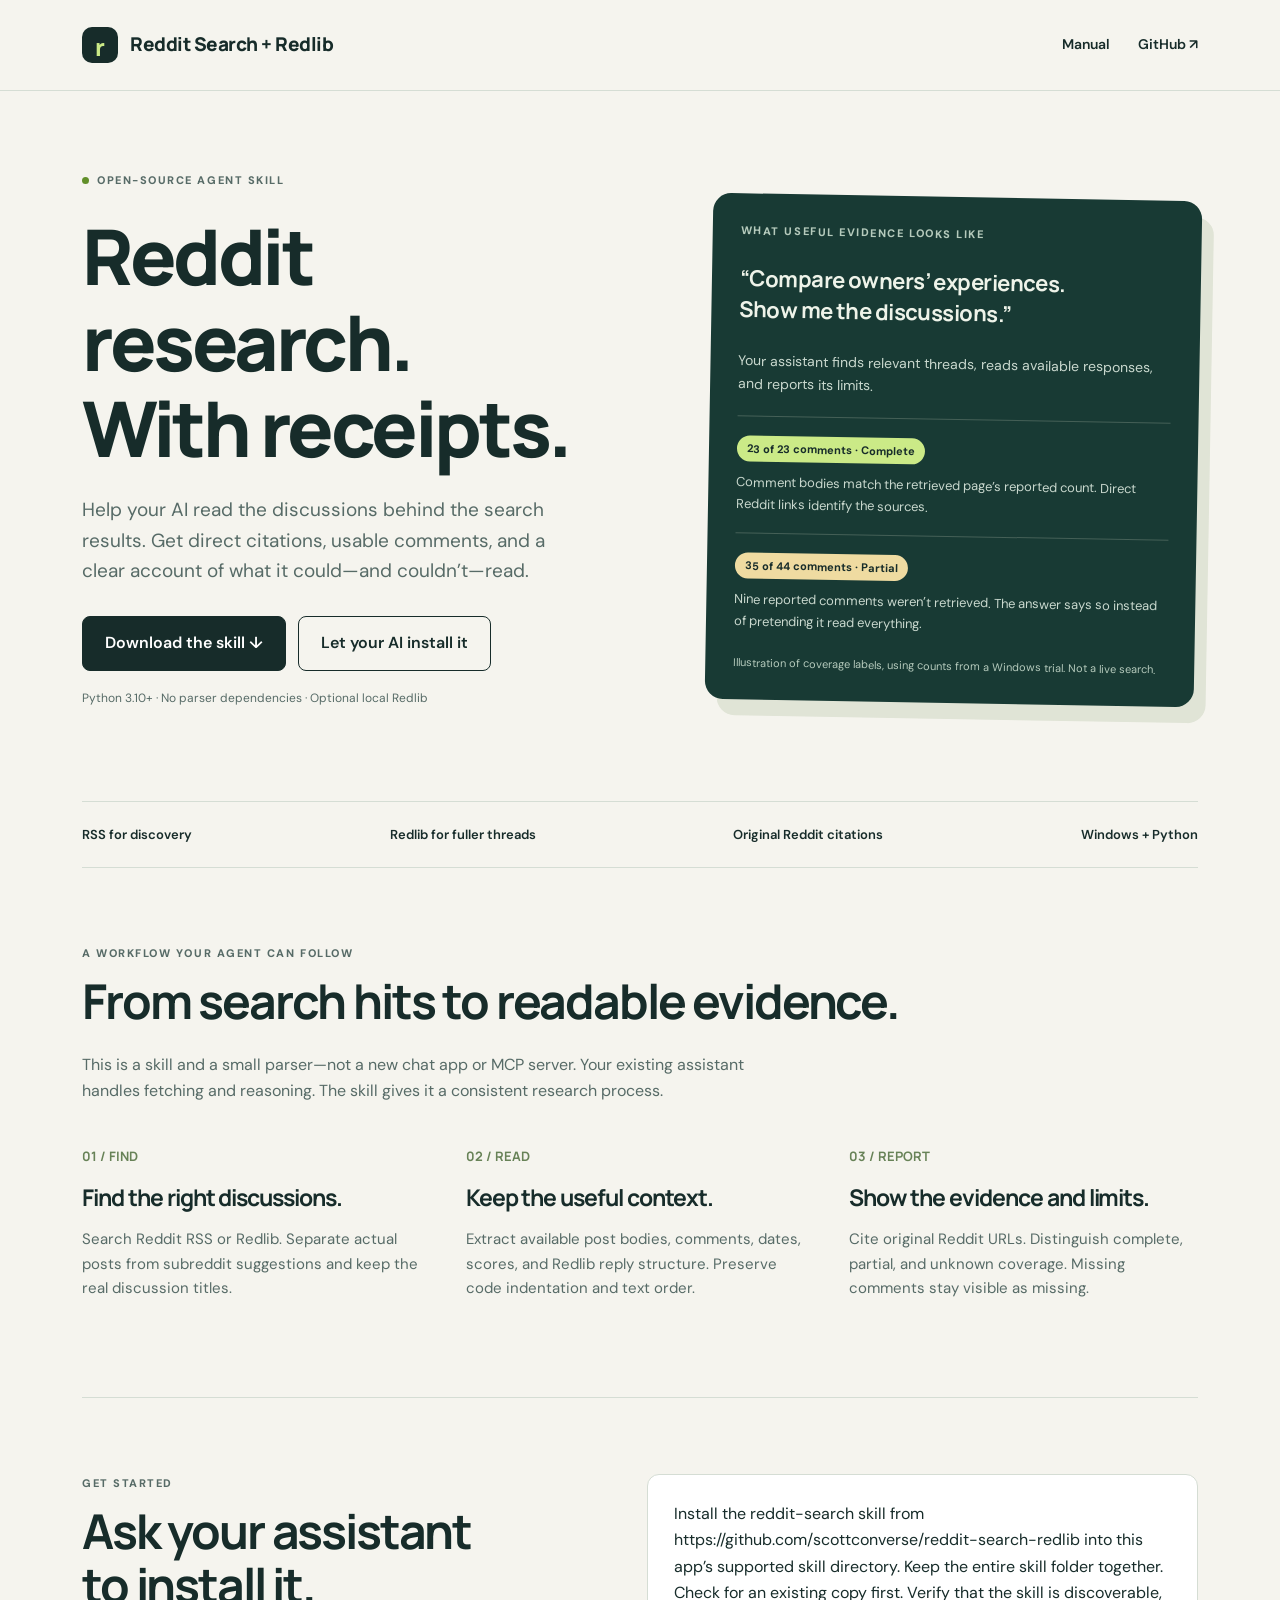
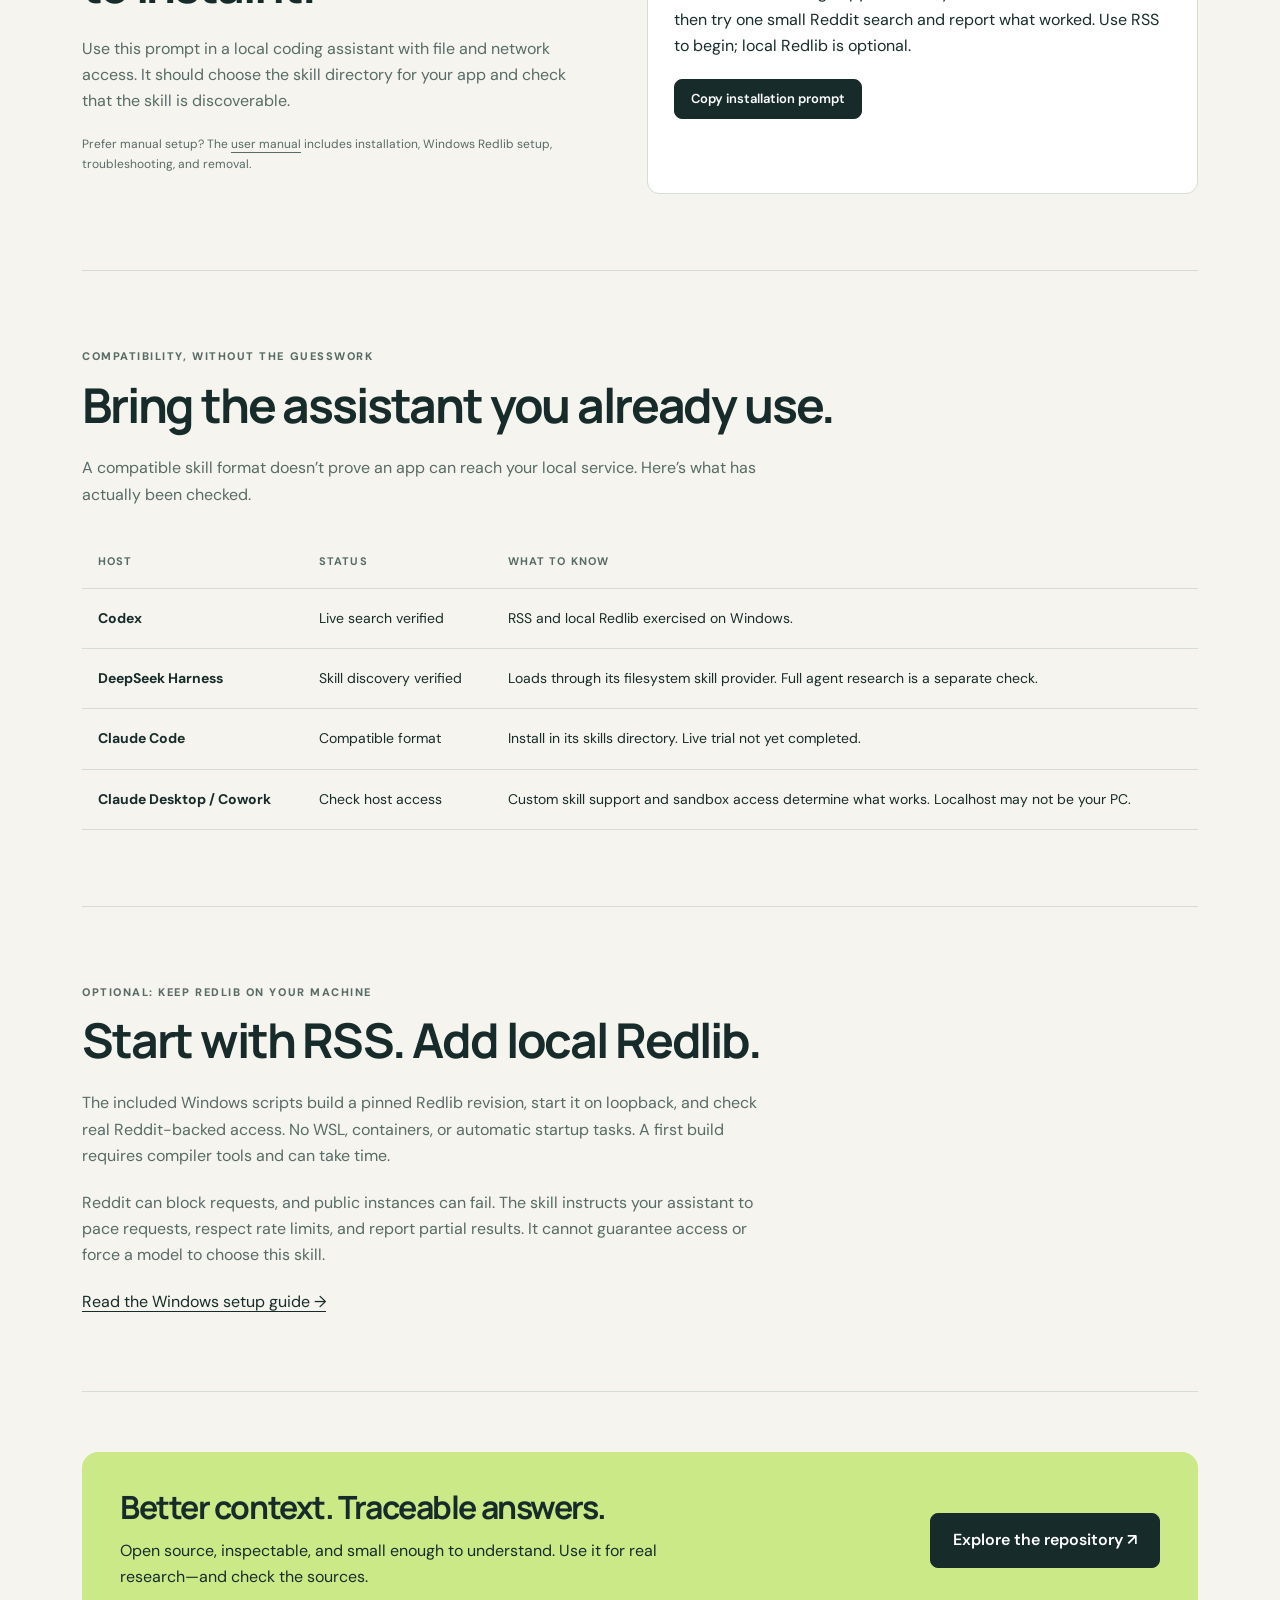
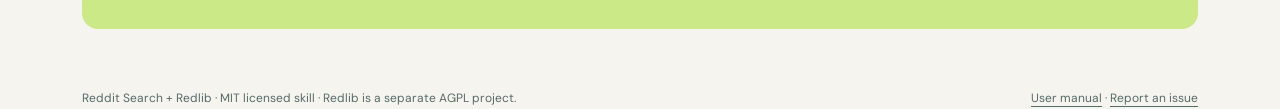
==== docs/index.html @ 5d08aeec "Publish Reddit Search and Redlib skill with documentation and landing page" ====
<!doctype html>
<html lang="en"><head><meta charset="utf-8"><meta name="viewport" content="width=device-width, initial-scale=1"><meta name="description" content="An open-source agent skill for Reddit research with direct citations, structured comments, and honest coverage. Works with RSS and optional local Redlib."><title>Reddit Search + Redlib — Research with receipts</title><link rel="stylesheet" href="style.css"><link rel="icon" href="data:image/svg+xml,%3Csvg xmlns='http://www.w3.org/2000/svg' viewBox='0 0 64 64'%3E%3Crect width='64' height='64' rx='14' fill='%23172c2a'/%3E%3Ctext x='15' y='46' fill='%23cbea87' font-size='42'%3Er%3C/text%3E%3C/svg%3E"></head>
<body><header><nav class="wrap" aria-label="Main navigation"><a class="brand" href="./"><span class="mark" aria-hidden="true">r</span>Reddit Search + Redlib</a><div class="navlinks"><a href="manual.html">Manual</a><a href="https://github.com/scottconverse/reddit-search-redlib">GitHub ↗</a></div></nav></header>
<main class="wrap"><section class="hero"><div><div class="eyebrow"><span class="dot"></span>Open-source agent skill</div><h1>Reddit research.<br>With receipts.</h1><p class="lede">Help your AI read the discussions behind the search results. Get direct citations, usable comments, and a clear account of what it could—and couldn’t—read.</p><div class="actions"><a class="btn" href="https://github.com/scottconverse/reddit-search-redlib/releases/latest/download/reddit-search-redlib.zip">Download the skill ↓</a><a class="btn secondary" href="#install">Let your AI install it</a></div><p class="small">Python 3.10+ · No parser dependencies · Optional local Redlib</p></div><aside class="evidence" aria-label="Illustrative research output"><div class="eyebrow">What useful evidence looks like</div><h3>“Compare owners’ experiences.<br>Show me the discussions.”</h3><p class="query">Your assistant finds relevant threads, reads available responses, and reports its limits.</p><div class="evidence-row"><span class="badge">23 of 23 comments · Complete</span><p>Comment bodies match the retrieved page’s reported count. Direct Reddit links identify the sources.</p></div><div class="evidence-row"><span class="badge partial">35 of 44 comments · Partial</span><p>Nine reported comments weren’t retrieved. The answer says so instead of pretending it read everything.</p></div><p class="foot">Illustration of coverage labels, using counts from a Windows trial. Not a live search.</p></aside></section>
<div class="strip"><span>RSS for discovery</span><span>Redlib for fuller threads</span><span>Original Reddit citations</span><span>Windows + Python</span></div>
<section class="section"><div class="eyebrow">A workflow your agent can follow</div><h2>From search hits to readable evidence.</h2><p class="section-intro">This is a skill and a small parser—not a new chat app or MCP server. Your existing assistant handles fetching and reasoning. The skill gives it a consistent research process.</p><div class="cards"><article><span class="num">01 / FIND</span><h3>Find the right discussions.</h3><p>Search Reddit RSS or Redlib. Separate actual posts from subreddit suggestions and keep the real discussion titles.</p></article><article><span class="num">02 / READ</span><h3>Keep the useful context.</h3><p>Extract available post bodies, comments, dates, scores, and Redlib reply structure. Preserve code indentation and text order.</p></article><article><span class="num">03 / REPORT</span><h3>Show the evidence and limits.</h3><p>Cite original Reddit URLs. Distinguish complete, partial, and unknown coverage. Missing comments stay visible as missing.</p></article></div></section>
<section id="install" class="section install-grid"><div><div class="eyebrow">Get started</div><h2>Ask your assistant<br>to install it.</h2><p class="section-intro">Use this prompt in a local coding assistant with file and network access. It should choose the skill directory for your app and check that the skill is discoverable.</p><p class="small">Prefer manual setup? The <a href="manual.html">user manual</a> includes installation, Windows Redlib setup, troubleshooting, and removal.</p></div><div class="prompt"><p id="install-prompt">Install the reddit-search skill from https://github.com/scottconverse/reddit-search-redlib into this app’s supported skill directory. Keep the entire skill folder together. Check for an existing copy first. Verify that the skill is discoverable, then try one small Reddit search and report what worked. Use RSS to begin; local Redlib is optional.</p><button class="btn" id="copy-prompt" type="button">Copy installation prompt</button><span class="copy-status" id="copy-status" role="status"></span></div></section>
<section class="section"><div class="eyebrow">Compatibility, without the guesswork</div><h2>Bring the assistant you already use.</h2><p class="section-intro">A compatible skill format doesn’t prove an app can reach your local service. Here’s what has actually been checked.</p><table class="compat"><thead><tr><th>Host</th><th>Status</th><th>What to know</th></tr></thead><tbody><tr><td>Codex</td><td>Live search verified</td><td>RSS and local Redlib exercised on Windows.</td></tr><tr><td>DeepSeek Harness</td><td>Skill discovery verified</td><td>Loads through its filesystem skill provider. Full agent research is a separate check.</td></tr><tr><td>Claude Code</td><td>Compatible format</td><td>Install in its skills directory. Live trial not yet completed.</td></tr><tr><td>Claude Desktop / Cowork</td><td>Check host access</td><td>Custom skill support and sandbox access determine what works. Localhost may not be your PC.</td></tr></tbody></table></section>
<section class="section"><div class="eyebrow">Optional: keep Redlib on your machine</div><h2>Start with RSS. Add local Redlib.</h2><p class="section-intro">The included Windows scripts build a pinned Redlib revision, start it on loopback, and check real Reddit-backed access. No WSL, containers, or automatic startup tasks. A first build requires compiler tools and can take time.</p><p class="section-intro">Reddit can block requests, and public instances can fail. The skill instructs your assistant to pace requests, respect rate limits, and report partial results. It cannot guarantee access or force a model to choose this skill.</p><a href="manual.html#4-optional-local-redlib-on-windows">Read the Windows setup guide →</a></section>
<section class="closing"><div><h2>Better context. Traceable answers.</h2><p>Open source, inspectable, and small enough to understand. Use it for real research—and check the sources.</p></div><a class="btn" href="https://github.com/scottconverse/reddit-search-redlib">Explore the repository ↗</a></section></main>
<footer class="wrap"><span>Reddit Search + Redlib · MIT licensed skill · Redlib is a separate AGPL project.</span><span><a href="manual.html">User manual</a> · <a href="https://github.com/scottconverse/reddit-search-redlib/issues">Report an issue</a></span></footer>
<script>document.getElementById('copy-prompt').addEventListener('click',async()=>{const status=document.getElementById('copy-status');try{await navigator.clipboard.writeText(document.getElementById('install-prompt').textContent);status.textContent='Copied.'}catch{status.textContent='Select and copy the prompt above.'}});</script></body></html>
---- docs/style.css ----
@import url('https://fonts.googleapis.com/css2?family=DM+Sans:wght@400;500;600;700&family=Manrope:wght@400;500;600;700;800&display=swap');
:root{--paper:#f5f4ee;--ink:#172c2a;--muted:#576b67;--line:#d5ddd4;--green:#cbea87;--dark:#183a34}*{box-sizing:border-box}html{scroll-behavior:smooth}body{margin:0;background:var(--paper);color:var(--ink);font:16px/1.65 'DM Sans',sans-serif}a{color:inherit;text-underline-offset:4px}button{font:inherit}h1,h2,h3{font-family:Manrope,sans-serif;line-height:1.12;letter-spacing:-.045em}h1{font-size:clamp(48px,6vw,84px);font-weight:800;margin:24px 0}h2{font-size:clamp(30px,4vw,48px);margin:12px 0 24px}h3{font-size:23px}p{margin:0 0 20px}.wrap{max-width:1180px;margin:auto;padding:0 32px}header{border-bottom:1px solid var(--line)}nav{height:90px;display:flex;align-items:center;justify-content:space-between;gap:20px}.brand{text-decoration:none;font-weight:800;font-family:Manrope,sans-serif;font-size:19px;letter-spacing:-.5px;display:flex;gap:12px;align-items:center}.mark{display:grid;place-items:center;width:36px;height:36px;background:var(--ink);color:var(--green);border-radius:10px;font-size:24px}.navlinks{display:flex;gap:28px;font-size:14px;font-weight:600}.navlinks a{text-decoration:none}.hero{display:grid;grid-template-columns:1.15fr 1fr;gap:65px;padding:80px 0 72px;align-items:center}.eyebrow{text-transform:uppercase;letter-spacing:.14em;font-size:11px;font-weight:800;color:var(--muted)}.eyebrow .dot{display:inline-block;width:7px;height:7px;border-radius:50%;background:#618f29;margin-right:8px}.lede{font-size:19px;line-height:1.6;color:var(--muted);max-width:510px}.actions{display:flex;flex-wrap:wrap;gap:12px;margin:30px 0 18px}.btn{border:1px solid var(--ink);background:var(--ink);color:white;padding:13px 22px;border-radius:8px;text-decoration:none;font-weight:600;display:inline-block;cursor:pointer}.btn.secondary{background:transparent;color:var(--ink)}.small{font-size:12px;color:var(--muted)}.evidence{background:var(--dark);color:#eef3e9;border-radius:18px;padding:28px;box-shadow:12px 16px 0 #e0e4d6;transform:rotate(1deg)}.evidence .eyebrow{color:#b5cabc}.evidence h3{font-size:22px;line-height:1.4;letter-spacing:-.025em;margin:24px 0}.evidence .query{font-size:14px;color:#c9d8ce}.evidence-row{border-top:1px solid #456057;padding:18px 0 0;margin-top:18px}.badge{background:var(--green);color:var(--ink);border-radius:30px;padding:4px 10px;font-size:11px;font-weight:700;display:inline-block}.badge.partial{background:#efdba1}.evidence-row p{font-size:13px;color:#c9d8ce;margin:10px 0 0}.evidence .foot{font-size:11px;color:#b5cabc;margin:22px 0 0}.strip{border-top:1px solid var(--line);border-bottom:1px solid var(--line);display:flex;justify-content:space-between;gap:16px;padding:22px 0;font-size:13px;font-weight:600}.section{padding:76px 0;border-bottom:1px solid var(--line)}.section-intro{max-width:680px;color:var(--muted)}.cards{display:grid;grid-template-columns:repeat(3,1fr);gap:35px;margin-top:38px}.num{font-family:Manrope,sans-serif;color:#678257;font-weight:700;font-size:13px}.cards h3{margin:16px 0}.cards p{font-size:15px;color:var(--muted)}.install-grid{display:grid;grid-template-columns:1fr 1.1fr;gap:64px}.prompt{background:white;border:1px solid var(--line);border-radius:12px;padding:26px}.prompt p{font-size:16px}.prompt .btn{font-size:13px;padding:8px 16px}.copy-status{font-size:12px;margin-left:12px;color:var(--muted)}.compat{width:100%;border-collapse:collapse;margin-top:26px}.compat th,.compat td{text-align:left;padding:18px 16px;border-bottom:1px solid var(--line);font-size:14px}.compat th{font-size:11px;text-transform:uppercase;letter-spacing:.1em;color:var(--muted)}.compat td:first-child{font-weight:700}.closing{background:var(--green);border-radius:16px;padding:38px;margin:60px 0;display:flex;justify-content:space-between;align-items:center;gap:30px}.closing h2{font-size:32px;margin:0 0 12px}.closing p{margin:0;max-width:600px}footer{padding:0 0 35px;font-size:12px;color:var(--muted);display:flex;justify-content:space-between;gap:20px}.manual{max-width:880px;margin:60px auto;padding:0 32px}.manual h1{font-size:44px}.manual h2{font-size:30px;margin-top:50px}.manual h3{font-size:23px;margin-top:32px}.manual table{border-collapse:collapse;display:block;overflow:auto}.manual td,.manual th{border:1px solid var(--line);padding:12px;text-align:left}.manual pre{padding:20px;background:#e8ece2;overflow:auto;border-radius:8px;font-size:13px}.manual code{overflow-wrap:anywhere}.manual blockquote{border-left:3px solid #8aad60;margin-left:0;padding-left:20px;color:var(--muted)}a:focus-visible,button:focus-visible{outline:3px solid #81a64a;outline-offset:5px}.manual li{margin-bottom:8px}
@media(max-width:800px){.hero,.install-grid{grid-template-columns:1fr;gap:36px}.hero{padding:45px 0}.evidence{transform:none}.cards{grid-template-columns:1fr;gap:12px}.strip{flex-wrap:wrap}.closing{display:block}.closing .btn{margin-top:24px}.navlinks{gap:16px}.brand{font-size:15px}.wrap{padding:0 22px}.section{padding:50px 0}.compat td,.compat th{padding:12px 8px;font-size:12px}footer{flex-wrap:wrap}}@media(prefers-reduced-motion:reduce){html{scroll-behavior:auto}}
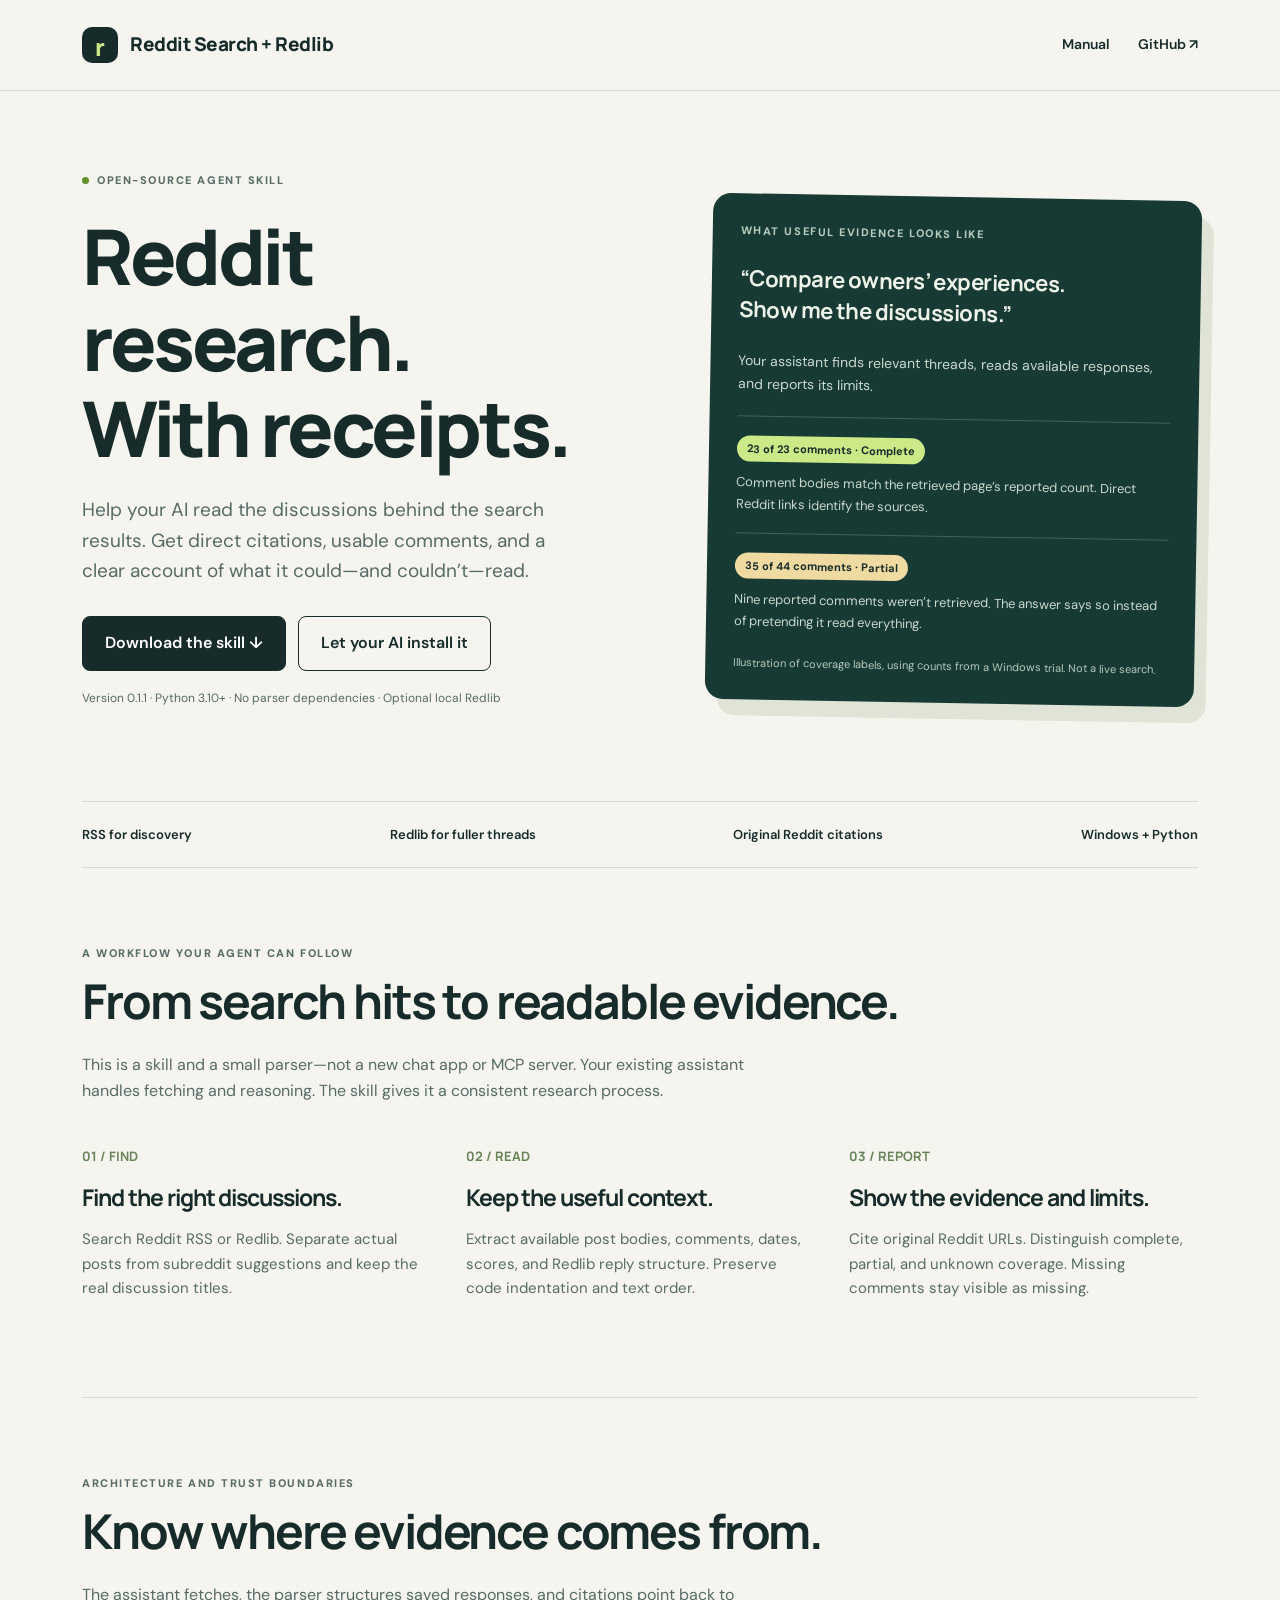
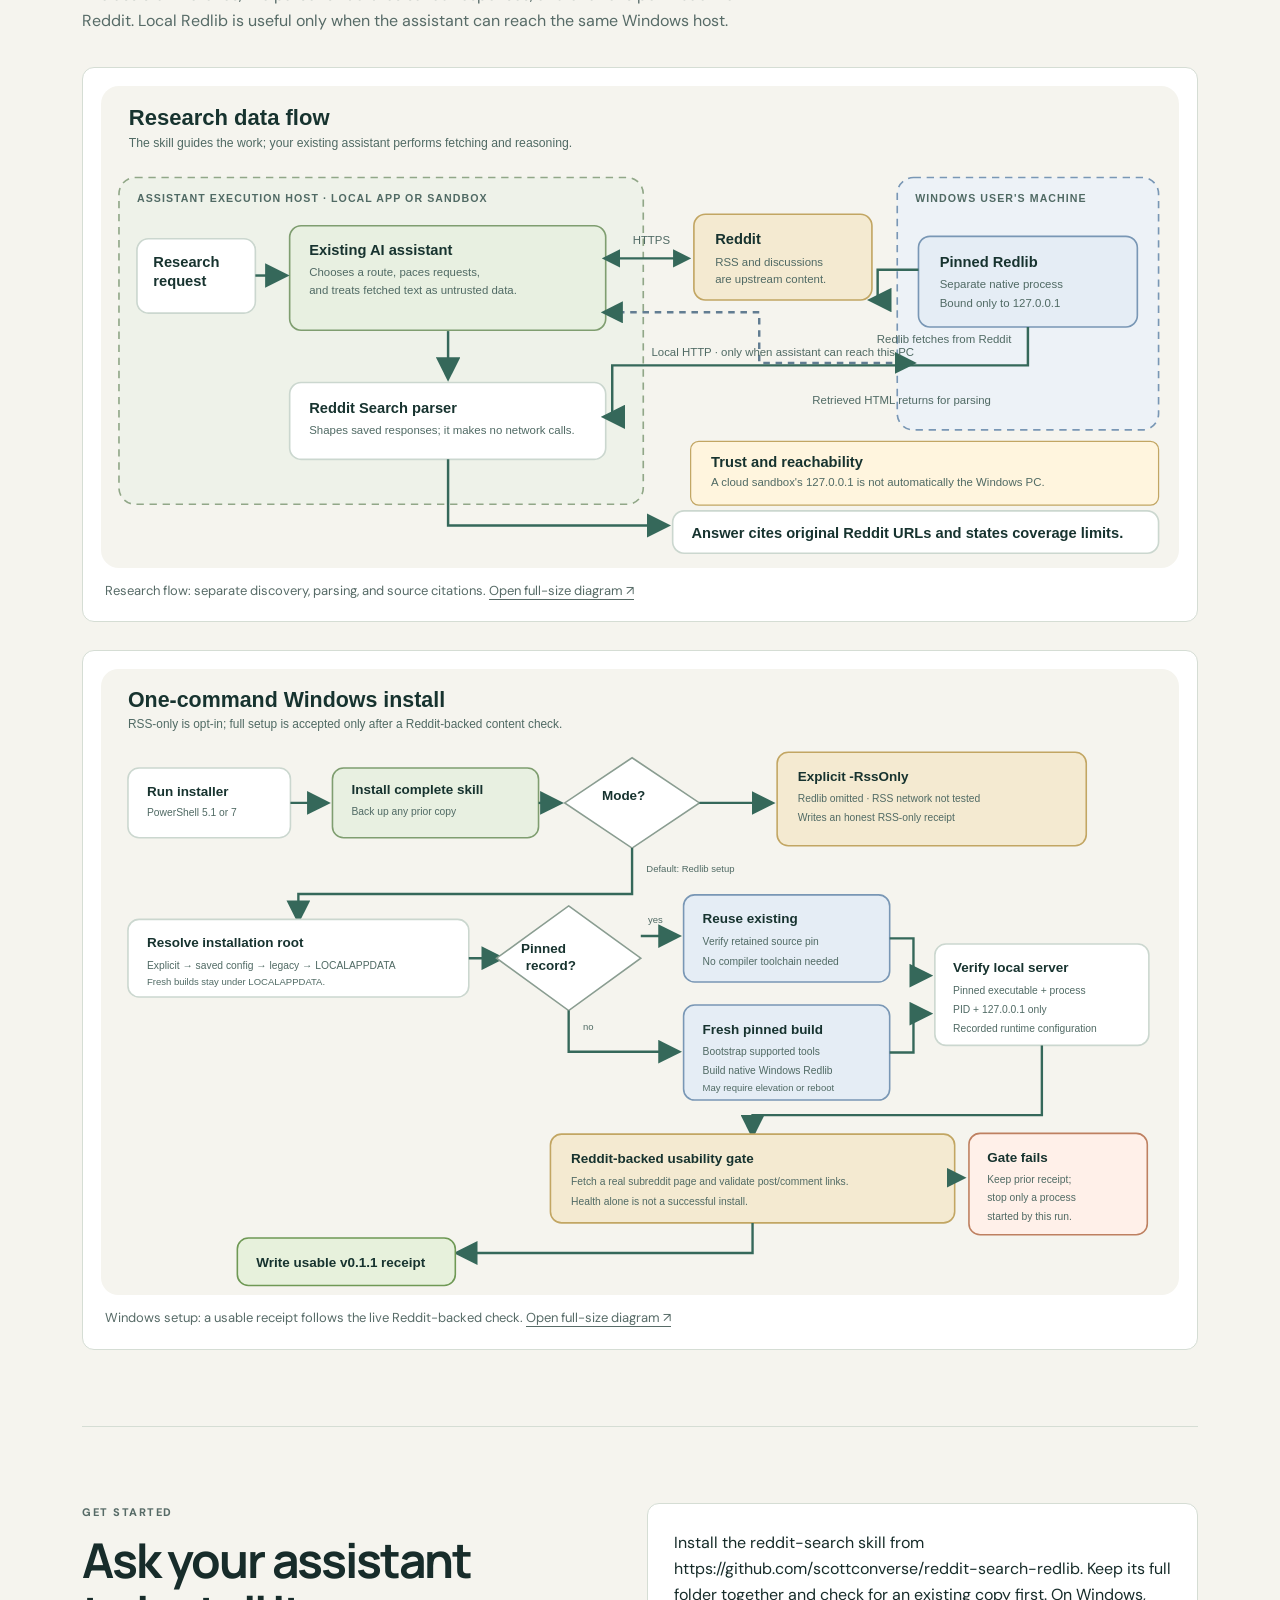
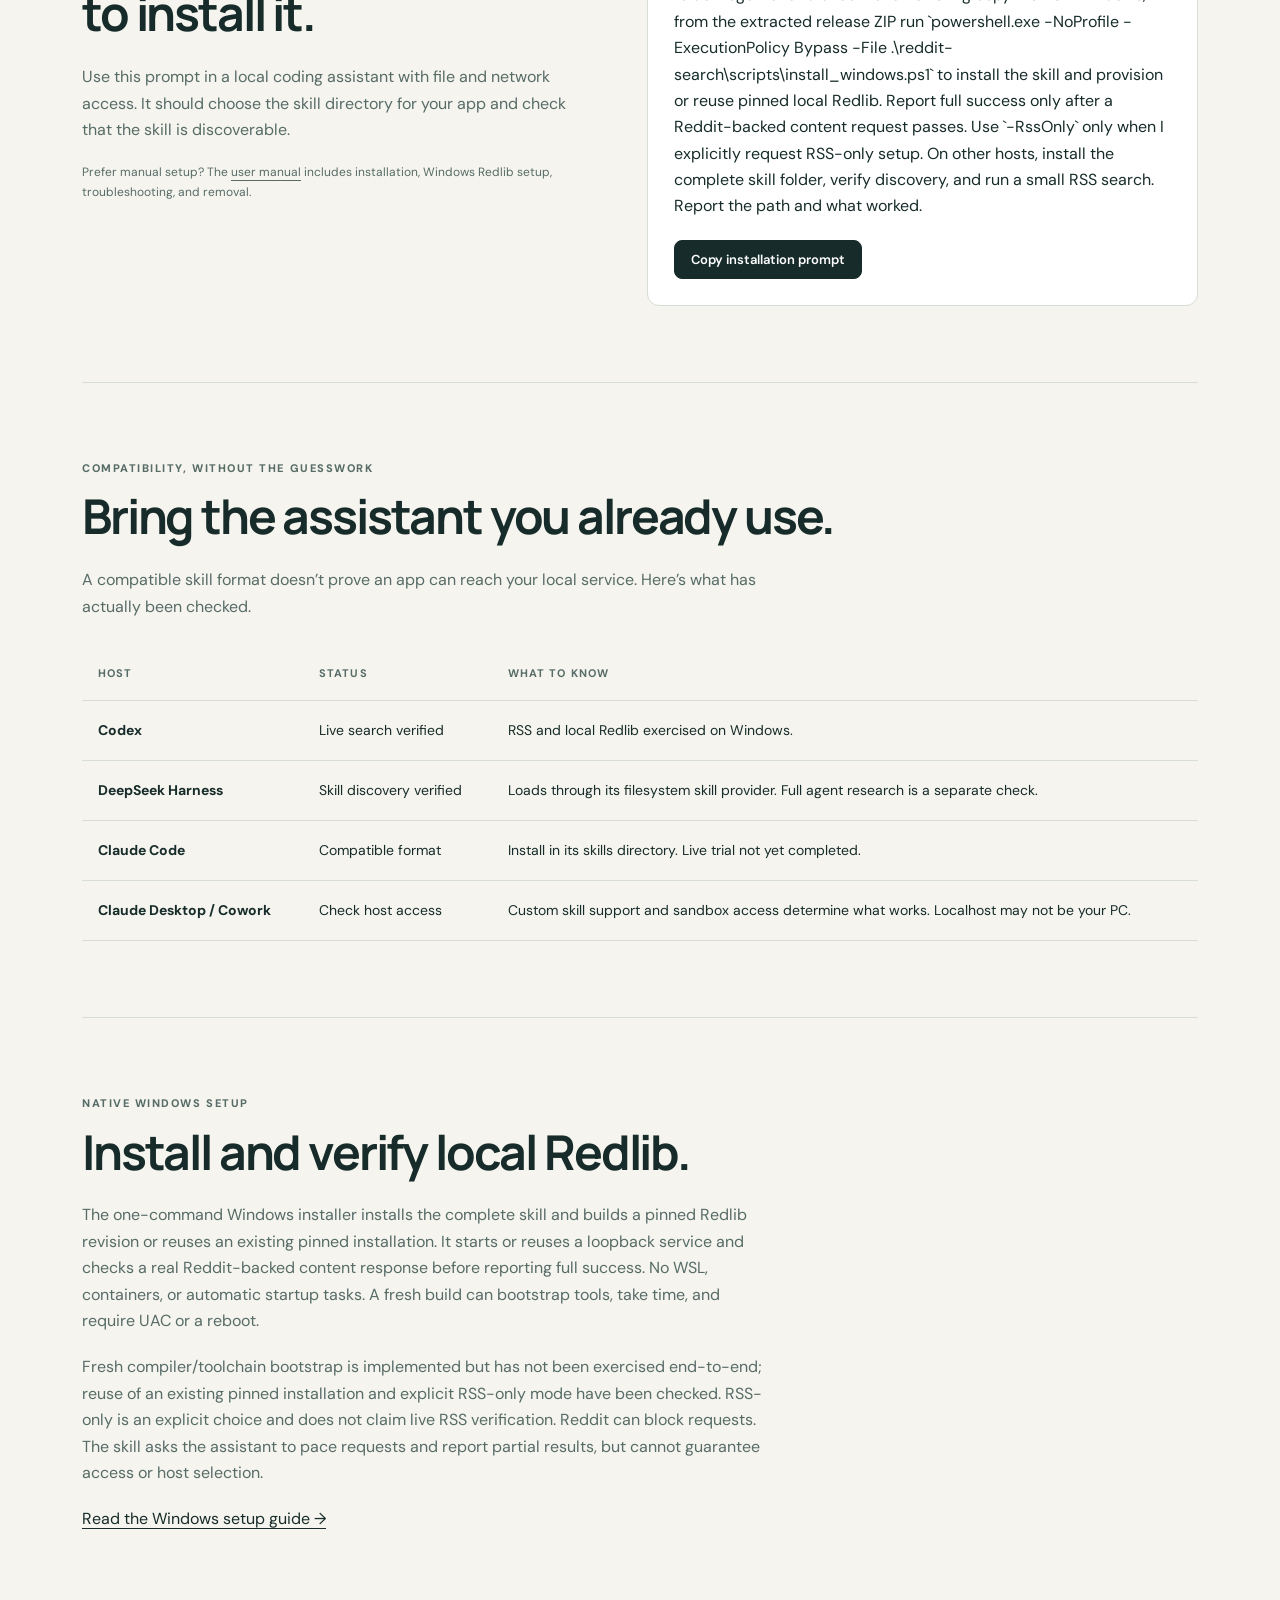
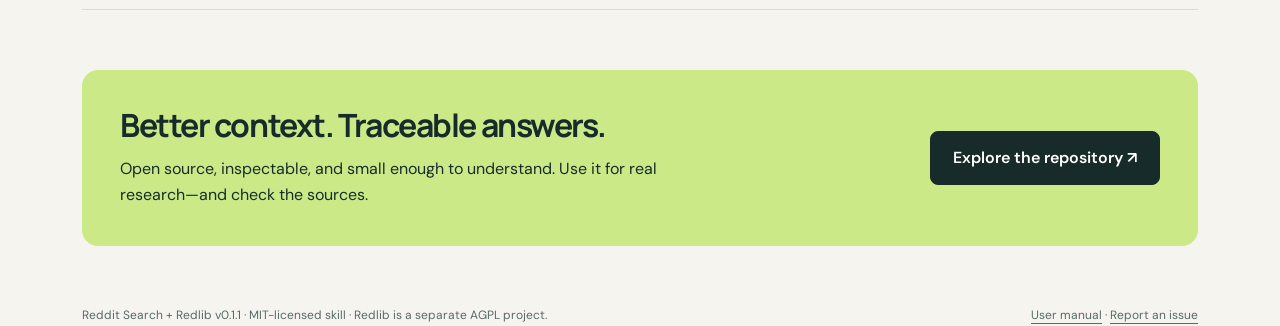
==== commit 9d45f14c: "Complete Windows Redlib installer and prepare v0.1.1 docs" ====
--- a/docs/index.html
+++ b/docs/index.html
@@ -1,12 +1,13 @@
 <!doctype html>
 <html lang="en"><head><meta charset="utf-8"><meta name="viewport" content="width=device-width, initial-scale=1"><meta name="description" content="An open-source agent skill for Reddit research with direct citations, structured comments, and honest coverage. Works with RSS and optional local Redlib."><title>Reddit Search + Redlib — Research with receipts</title><link rel="stylesheet" href="style.css"><link rel="icon" href="data:image/svg+xml,%3Csvg xmlns='http://www.w3.org/2000/svg' viewBox='0 0 64 64'%3E%3Crect width='64' height='64' rx='14' fill='%23172c2a'/%3E%3Ctext x='15' y='46' fill='%23cbea87' font-size='42'%3Er%3C/text%3E%3C/svg%3E"></head>
 <body><header><nav class="wrap" aria-label="Main navigation"><a class="brand" href="./"><span class="mark" aria-hidden="true">r</span>Reddit Search + Redlib</a><div class="navlinks"><a href="manual.html">Manual</a><a href="https://github.com/scottconverse/reddit-search-redlib">GitHub ↗</a></div></nav></header>
-<main class="wrap"><section class="hero"><div><div class="eyebrow"><span class="dot"></span>Open-source agent skill</div><h1>Reddit research.<br>With receipts.</h1><p class="lede">Help your AI read the discussions behind the search results. Get direct citations, usable comments, and a clear account of what it could—and couldn’t—read.</p><div class="actions"><a class="btn" href="https://github.com/scottconverse/reddit-search-redlib/releases/latest/download/reddit-search-redlib.zip">Download the skill ↓</a><a class="btn secondary" href="#install">Let your AI install it</a></div><p class="small">Python 3.10+ · No parser dependencies · Optional local Redlib</p></div><aside class="evidence" aria-label="Illustrative research output"><div class="eyebrow">What useful evidence looks like</div><h3>“Compare owners’ experiences.<br>Show me the discussions.”</h3><p class="query">Your assistant finds relevant threads, reads available responses, and reports its limits.</p><div class="evidence-row"><span class="badge">23 of 23 comments · Complete</span><p>Comment bodies match the retrieved page’s reported count. Direct Reddit links identify the sources.</p></div><div class="evidence-row"><span class="badge partial">35 of 44 comments · Partial</span><p>Nine reported comments weren’t retrieved. The answer says so instead of pretending it read everything.</p></div><p class="foot">Illustration of coverage labels, using counts from a Windows trial. Not a live search.</p></aside></section>
+<main class="wrap"><section class="hero"><div><div class="eyebrow"><span class="dot"></span>Open-source agent skill</div><h1>Reddit research.<br>With receipts.</h1><p class="lede">Help your AI read the discussions behind the search results. Get direct citations, usable comments, and a clear account of what it could—and couldn’t—read.</p><div class="actions"><a class="btn" href="https://github.com/scottconverse/reddit-search-redlib/releases/latest/download/reddit-search-redlib.zip">Download the skill ↓</a><a class="btn secondary" href="#install">Let your AI install it</a></div><p class="small">Version 0.1.1 · Python 3.10+ · No parser dependencies · Optional local Redlib</p></div><aside class="evidence" aria-label="Illustrative research output"><div class="eyebrow">What useful evidence looks like</div><h3>“Compare owners’ experiences.<br>Show me the discussions.”</h3><p class="query">Your assistant finds relevant threads, reads available responses, and reports its limits.</p><div class="evidence-row"><span class="badge">23 of 23 comments · Complete</span><p>Comment bodies match the retrieved page’s reported count. Direct Reddit links identify the sources.</p></div><div class="evidence-row"><span class="badge partial">35 of 44 comments · Partial</span><p>Nine reported comments weren’t retrieved. The answer says so instead of pretending it read everything.</p></div><p class="foot">Illustration of coverage labels, using counts from a Windows trial. Not a live search.</p></aside></section>
 <div class="strip"><span>RSS for discovery</span><span>Redlib for fuller threads</span><span>Original Reddit citations</span><span>Windows + Python</span></div>
 <section class="section"><div class="eyebrow">A workflow your agent can follow</div><h2>From search hits to readable evidence.</h2><p class="section-intro">This is a skill and a small parser—not a new chat app or MCP server. Your existing assistant handles fetching and reasoning. The skill gives it a consistent research process.</p><div class="cards"><article><span class="num">01 / FIND</span><h3>Find the right discussions.</h3><p>Search Reddit RSS or Redlib. Separate actual posts from subreddit suggestions and keep the real discussion titles.</p></article><article><span class="num">02 / READ</span><h3>Keep the useful context.</h3><p>Extract available post bodies, comments, dates, scores, and Redlib reply structure. Preserve code indentation and text order.</p></article><article><span class="num">03 / REPORT</span><h3>Show the evidence and limits.</h3><p>Cite original Reddit URLs. Distinguish complete, partial, and unknown coverage. Missing comments stay visible as missing.</p></article></div></section>
-<section id="install" class="section install-grid"><div><div class="eyebrow">Get started</div><h2>Ask your assistant<br>to install it.</h2><p class="section-intro">Use this prompt in a local coding assistant with file and network access. It should choose the skill directory for your app and check that the skill is discoverable.</p><p class="small">Prefer manual setup? The <a href="manual.html">user manual</a> includes installation, Windows Redlib setup, troubleshooting, and removal.</p></div><div class="prompt"><p id="install-prompt">Install the reddit-search skill from https://github.com/scottconverse/reddit-search-redlib into this app’s supported skill directory. Keep the entire skill folder together. Check for an existing copy first. Verify that the skill is discoverable, then try one small Reddit search and report what worked. Use RSS to begin; local Redlib is optional.</p><button class="btn" id="copy-prompt" type="button">Copy installation prompt</button><span class="copy-status" id="copy-status" role="status"></span></div></section>
+<section class="section architecture"><div class="eyebrow">Architecture and trust boundaries</div><h2>Know where evidence comes from.</h2><p class="section-intro">The assistant fetches, the parser structures saved responses, and citations point back to Reddit. Local Redlib is useful only when the assistant can reach the same Windows host.</p><div class="architecture-grid"><figure><img src="diagrams/reddit-research-flow.svg" alt="Research flow from the assistant through Reddit RSS or loopback Redlib and the parser to Reddit citations; fetched content is untrusted."><figcaption>Research flow: separate discovery, parsing, and source citations. <a href="diagrams/reddit-research-flow.svg">Open full-size diagram ↗</a></figcaption></figure><figure><img src="diagrams/windows-install-flow.svg" alt="Windows setup flow with an explicit RSS-only branch, pinned Redlib reuse or build, ownership checks, and a Reddit-backed usability gate."><figcaption>Windows setup: a usable receipt follows the live Reddit-backed check. <a href="diagrams/windows-install-flow.svg">Open full-size diagram ↗</a></figcaption></figure></div></section>
+<section id="install" class="section install-grid"><div><div class="eyebrow">Get started</div><h2>Ask your assistant<br>to install it.</h2><p class="section-intro">Use this prompt in a local coding assistant with file and network access. It should choose the skill directory for your app and check that the skill is discoverable.</p><p class="small">Prefer manual setup? The <a href="manual.html">user manual</a> includes installation, Windows Redlib setup, troubleshooting, and removal.</p></div><div class="prompt"><p id="install-prompt">Install the reddit-search skill from https://github.com/scottconverse/reddit-search-redlib. Keep its full folder together and check for an existing copy first. On Windows, from the extracted release ZIP run `powershell.exe -NoProfile -ExecutionPolicy Bypass -File .\reddit-search\scripts\install_windows.ps1` to install the skill and provision or reuse pinned local Redlib. Report full success only after a Reddit-backed content request passes. Use `-RssOnly` only when I explicitly request RSS-only setup. On other hosts, install the complete skill folder, verify discovery, and run a small RSS search. Report the path and what worked.</p><button class="btn" id="copy-prompt" type="button">Copy installation prompt</button><span class="copy-status" id="copy-status" role="status"></span></div></section>
 <section class="section"><div class="eyebrow">Compatibility, without the guesswork</div><h2>Bring the assistant you already use.</h2><p class="section-intro">A compatible skill format doesn’t prove an app can reach your local service. Here’s what has actually been checked.</p><table class="compat"><thead><tr><th>Host</th><th>Status</th><th>What to know</th></tr></thead><tbody><tr><td>Codex</td><td>Live search verified</td><td>RSS and local Redlib exercised on Windows.</td></tr><tr><td>DeepSeek Harness</td><td>Skill discovery verified</td><td>Loads through its filesystem skill provider. Full agent research is a separate check.</td></tr><tr><td>Claude Code</td><td>Compatible format</td><td>Install in its skills directory. Live trial not yet completed.</td></tr><tr><td>Claude Desktop / Cowork</td><td>Check host access</td><td>Custom skill support and sandbox access determine what works. Localhost may not be your PC.</td></tr></tbody></table></section>
-<section class="section"><div class="eyebrow">Optional: keep Redlib on your machine</div><h2>Start with RSS. Add local Redlib.</h2><p class="section-intro">The included Windows scripts build a pinned Redlib revision, start it on loopback, and check real Reddit-backed access. No WSL, containers, or automatic startup tasks. A first build requires compiler tools and can take time.</p><p class="section-intro">Reddit can block requests, and public instances can fail. The skill instructs your assistant to pace requests, respect rate limits, and report partial results. It cannot guarantee access or force a model to choose this skill.</p><a href="manual.html#4-optional-local-redlib-on-windows">Read the Windows setup guide →</a></section>
+<section class="section"><div class="eyebrow">Native Windows setup</div><h2>Install and verify local Redlib.</h2><p class="section-intro">The one-command Windows installer installs the complete skill and builds a pinned Redlib revision or reuses an existing pinned installation. It starts or reuses a loopback service and checks a real Reddit-backed content response before reporting full success. No WSL, containers, or automatic startup tasks. A fresh build can bootstrap tools, take time, and require UAC or a reboot.</p><p class="section-intro">Fresh compiler/toolchain bootstrap is implemented but has not been exercised end-to-end; reuse of an existing pinned installation and explicit RSS-only mode have been checked. RSS-only is an explicit choice and does not claim live RSS verification. Reddit can block requests. The skill asks the assistant to pace requests and report partial results, but cannot guarantee access or host selection.</p><a href="manual.html#4-optional-local-redlib-on-windows">Read the Windows setup guide →</a></section>
 <section class="closing"><div><h2>Better context. Traceable answers.</h2><p>Open source, inspectable, and small enough to understand. Use it for real research—and check the sources.</p></div><a class="btn" href="https://github.com/scottconverse/reddit-search-redlib">Explore the repository ↗</a></section></main>
-<footer class="wrap"><span>Reddit Search + Redlib · MIT licensed skill · Redlib is a separate AGPL project.</span><span><a href="manual.html">User manual</a> · <a href="https://github.com/scottconverse/reddit-search-redlib/issues">Report an issue</a></span></footer>
+<footer class="wrap"><span>Reddit Search + Redlib v0.1.1 · MIT-licensed skill · Redlib is a separate AGPL project.</span><span><a href="manual.html">User manual</a> · <a href="https://github.com/scottconverse/reddit-search-redlib/issues">Report an issue</a></span></footer>
 <script>document.getElementById('copy-prompt').addEventListener('click',async()=>{const status=document.getElementById('copy-status');try{await navigator.clipboard.writeText(document.getElementById('install-prompt').textContent);status.textContent='Copied.'}catch{status.textContent='Select and copy the prompt above.'}});</script></body></html>
--- a/docs/style.css
+++ b/docs/style.css
@@ -1,3 +1,5 @@
 @import url('https://fonts.googleapis.com/css2?family=DM+Sans:wght@400;500;600;700&family=Manrope:wght@400;500;600;700;800&display=swap');
-:root{--paper:#f5f4ee;--ink:#172c2a;--muted:#576b67;--line:#d5ddd4;--green:#cbea87;--dark:#183a34}*{box-sizing:border-box}html{scroll-behavior:smooth}body{margin:0;background:var(--paper);color:var(--ink);font:16px/1.65 'DM Sans',sans-serif}a{color:inherit;text-underline-offset:4px}button{font:inherit}h1,h2,h3{font-family:Manrope,sans-serif;line-height:1.12;letter-spacing:-.045em}h1{font-size:clamp(48px,6vw,84px);font-weight:800;margin:24px 0}h2{font-size:clamp(30px,4vw,48px);margin:12px 0 24px}h3{font-size:23px}p{margin:0 0 20px}.wrap{max-width:1180px;margin:auto;padding:0 32px}header{border-bottom:1px solid var(--line)}nav{height:90px;display:flex;align-items:center;justify-content:space-between;gap:20px}.brand{text-decoration:none;font-weight:800;font-family:Manrope,sans-serif;font-size:19px;letter-spacing:-.5px;display:flex;gap:12px;align-items:center}.mark{display:grid;place-items:center;width:36px;height:36px;background:var(--ink);color:var(--green);border-radius:10px;font-size:24px}.navlinks{display:flex;gap:28px;font-size:14px;font-weight:600}.navlinks a{text-decoration:none}.hero{display:grid;grid-template-columns:1.15fr 1fr;gap:65px;padding:80px 0 72px;align-items:center}.eyebrow{text-transform:uppercase;letter-spacing:.14em;font-size:11px;font-weight:800;color:var(--muted)}.eyebrow .dot{display:inline-block;width:7px;height:7px;border-radius:50%;background:#618f29;margin-right:8px}.lede{font-size:19px;line-height:1.6;color:var(--muted);max-width:510px}.actions{display:flex;flex-wrap:wrap;gap:12px;margin:30px 0 18px}.btn{border:1px solid var(--ink);background:var(--ink);color:white;padding:13px 22px;border-radius:8px;text-decoration:none;font-weight:600;display:inline-block;cursor:pointer}.btn.secondary{background:transparent;color:var(--ink)}.small{font-size:12px;color:var(--muted)}.evidence{background:var(--dark);color:#eef3e9;border-radius:18px;padding:28px;box-shadow:12px 16px 0 #e0e4d6;transform:rotate(1deg)}.evidence .eyebrow{color:#b5cabc}.evidence h3{font-size:22px;line-height:1.4;letter-spacing:-.025em;margin:24px 0}.evidence .query{font-size:14px;color:#c9d8ce}.evidence-row{border-top:1px solid #456057;padding:18px 0 0;margin-top:18px}.badge{background:var(--green);color:var(--ink);border-radius:30px;padding:4px 10px;font-size:11px;font-weight:700;display:inline-block}.badge.partial{background:#efdba1}.evidence-row p{font-size:13px;color:#c9d8ce;margin:10px 0 0}.evidence .foot{font-size:11px;color:#b5cabc;margin:22px 0 0}.strip{border-top:1px solid var(--line);border-bottom:1px solid var(--line);display:flex;justify-content:space-between;gap:16px;padding:22px 0;font-size:13px;font-weight:600}.section{padding:76px 0;border-bottom:1px solid var(--line)}.section-intro{max-width:680px;color:var(--muted)}.cards{display:grid;grid-template-columns:repeat(3,1fr);gap:35px;margin-top:38px}.num{font-family:Manrope,sans-serif;color:#678257;font-weight:700;font-size:13px}.cards h3{margin:16px 0}.cards p{font-size:15px;color:var(--muted)}.install-grid{display:grid;grid-template-columns:1fr 1.1fr;gap:64px}.prompt{background:white;border:1px solid var(--line);border-radius:12px;padding:26px}.prompt p{font-size:16px}.prompt .btn{font-size:13px;padding:8px 16px}.copy-status{font-size:12px;margin-left:12px;color:var(--muted)}.compat{width:100%;border-collapse:collapse;margin-top:26px}.compat th,.compat td{text-align:left;padding:18px 16px;border-bottom:1px solid var(--line);font-size:14px}.compat th{font-size:11px;text-transform:uppercase;letter-spacing:.1em;color:var(--muted)}.compat td:first-child{font-weight:700}.closing{background:var(--green);border-radius:16px;padding:38px;margin:60px 0;display:flex;justify-content:space-between;align-items:center;gap:30px}.closing h2{font-size:32px;margin:0 0 12px}.closing p{margin:0;max-width:600px}footer{padding:0 0 35px;font-size:12px;color:var(--muted);display:flex;justify-content:space-between;gap:20px}.manual{max-width:880px;margin:60px auto;padding:0 32px}.manual h1{font-size:44px}.manual h2{font-size:30px;margin-top:50px}.manual h3{font-size:23px;margin-top:32px}.manual table{border-collapse:collapse;display:block;overflow:auto}.manual td,.manual th{border:1px solid var(--line);padding:12px;text-align:left}.manual pre{padding:20px;background:#e8ece2;overflow:auto;border-radius:8px;font-size:13px}.manual code{overflow-wrap:anywhere}.manual blockquote{border-left:3px solid #8aad60;margin-left:0;padding-left:20px;color:var(--muted)}a:focus-visible,button:focus-visible{outline:3px solid #81a64a;outline-offset:5px}.manual li{margin-bottom:8px}
+:root{--paper:#f5f4ee;--ink:#172c2a;--muted:#576b67;--line:#d5ddd4;--green:#cbea87;--dark:#183a34}*{box-sizing:border-box}html{scroll-behavior:smooth}body{margin:0;background:var(--paper);color:var(--ink);font:16px/1.65 'DM Sans',sans-serif}a{color:inherit;text-underline-offset:4px}button{font:inherit}h1,h2,h3{font-family:Manrope,sans-serif;line-height:1.12;letter-spacing:-.045em}h1{font-size:clamp(48px,6vw,84px);font-weight:800;margin:24px 0}h2{font-size:clamp(30px,4vw,48px);margin:12px 0 24px}h3{font-size:23px}p{margin:0 0 20px}.wrap{max-width:1180px;margin:auto;padding:0 32px}header{border-bottom:1px solid var(--line)}nav{height:90px;display:flex;align-items:center;justify-content:space-between;gap:20px}.brand{text-decoration:none;font-weight:800;font-family:Manrope,sans-serif;font-size:19px;letter-spacing:-.5px;display:flex;gap:12px;align-items:center}.mark{display:grid;place-items:center;width:36px;height:36px;background:var(--ink);color:var(--green);border-radius:10px;font-size:24px}.navlinks{display:flex;gap:28px;font-size:14px;font-weight:600}.navlinks a{text-decoration:none}.hero{display:grid;grid-template-columns:1.15fr 1fr;gap:65px;padding:80px 0 72px;align-items:center}.eyebrow{text-transform:uppercase;letter-spacing:.14em;font-size:11px;font-weight:800;color:var(--muted)}.eyebrow .dot{display:inline-block;width:7px;height:7px;border-radius:50%;background:#618f29;margin-right:8px}.lede{font-size:19px;line-height:1.6;color:var(--muted);max-width:510px}.actions{display:flex;flex-wrap:wrap;gap:12px;margin:30px 0 18px}.btn{border:1px solid var(--ink);background:var(--ink);color:white;padding:13px 22px;border-radius:8px;text-decoration:none;font-weight:600;display:inline-block;cursor:pointer}.btn.secondary{background:transparent;color:var(--ink)}.small{font-size:12px;color:var(--muted)}.evidence{background:var(--dark);color:#eef3e9;border-radius:18px;padding:28px;box-shadow:12px 16px 0 #e0e4d6;transform:rotate(1deg)}.evidence .eyebrow{color:#b5cabc}.evidence h3{font-size:22px;line-height:1.4;letter-spacing:-.025em;margin:24px 0}.evidence .query{font-size:14px;color:#c9d8ce}.evidence-row{border-top:1px solid #456057;padding:18px 0 0;margin-top:18px}.badge{background:var(--green);color:var(--ink);border-radius:30px;padding:4px 10px;font-size:11px;font-weight:700;display:inline-block}.badge.partial{background:#efdba1}.evidence-row p{font-size:13px;color:#c9d8ce;margin:10px 0 0}.evidence .foot{font-size:11px;color:#b5cabc;margin:22px 0 0}.strip{border-top:1px solid var(--line);border-bottom:1px solid var(--line);display:flex;justify-content:space-between;gap:16px;padding:22px 0;font-size:13px;font-weight:600}.section{padding:76px 0;border-bottom:1px solid var(--line)}.section-intro{max-width:680px;color:var(--muted)}.cards{display:grid;grid-template-columns:repeat(3,1fr);gap:35px;margin-top:38px}.num{font-family:Manrope,sans-serif;color:#678257;font-weight:700;font-size:13px}.cards h3{margin:16px 0}.cards p{font-size:15px;color:var(--muted)}.install-grid{display:grid;grid-template-columns:1fr 1.1fr;gap:64px}.prompt{background:white;border:1px solid var(--line);border-radius:12px;padding:26px}.prompt p{font-size:16px}.prompt .btn{font-size:13px;padding:8px 16px}.copy-status{font-size:12px;margin-left:12px;color:var(--muted)}.compat{width:100%;border-collapse:collapse;margin-top:26px}.compat th,.compat td{text-align:left;padding:18px 16px;border-bottom:1px solid var(--line);font-size:14px}.compat th{font-size:11px;text-transform:uppercase;letter-spacing:.1em;color:var(--muted)}.compat td:first-child{font-weight:700}.closing{background:var(--green);border-radius:16px;padding:38px;margin:60px 0;display:flex;justify-content:space-between;align-items:center;gap:30px}.closing h2{font-size:32px;margin:0 0 12px}.closing p{margin:0;max-width:600px}footer{padding:0 0 35px;font-size:12px;color:var(--muted);display:flex;justify-content:space-between;gap:20px}.manual{max-width:880px;margin:60px auto;padding:0 32px}.manual h1{font-size:44px}.manual h2{font-size:30px;margin-top:50px}.manual h3{font-size:23px;margin-top:32px}.manual table{border-collapse:collapse;display:block;overflow:auto}.manual td,.manual th{border:1px solid var(--line);padding:12px;text-align:left}.manual pre{padding:20px;background:#e8ece2;overflow:auto;border-radius:8px;font-size:13px}.manual code{overflow-wrap:anywhere}.manual blockquote{border-left:3px solid #8aad60;margin-left:0;padding-left:20px;color:var(--muted)}a:focus-visible,button:focus-visible{outline:3px solid #81a64a;outline-offset:5px}.manual li{margin-bottom:8px}.manual img{display:block;width:100%;max-width:100%;height:auto}
 @media(max-width:800px){.hero,.install-grid{grid-template-columns:1fr;gap:36px}.hero{padding:45px 0}.evidence{transform:none}.cards{grid-template-columns:1fr;gap:12px}.strip{flex-wrap:wrap}.closing{display:block}.closing .btn{margin-top:24px}.navlinks{gap:16px}.brand{font-size:15px}.wrap{padding:0 22px}.section{padding:50px 0}.compat td,.compat th{padding:12px 8px;font-size:12px}footer{flex-wrap:wrap}}@media(prefers-reduced-motion:reduce){html{scroll-behavior:auto}}
+
+.architecture-grid{display:grid;grid-template-columns:1fr;gap:28px;margin-top:32px}.architecture figure{margin:0;background:#fff;border:1px solid var(--line);border-radius:12px;padding:18px}.architecture img{display:block;width:100%;height:auto}.architecture figcaption{font-size:13px;color:var(--muted);padding:12px 4px 2px}.architecture-grid figure+figure{margin-top:0}
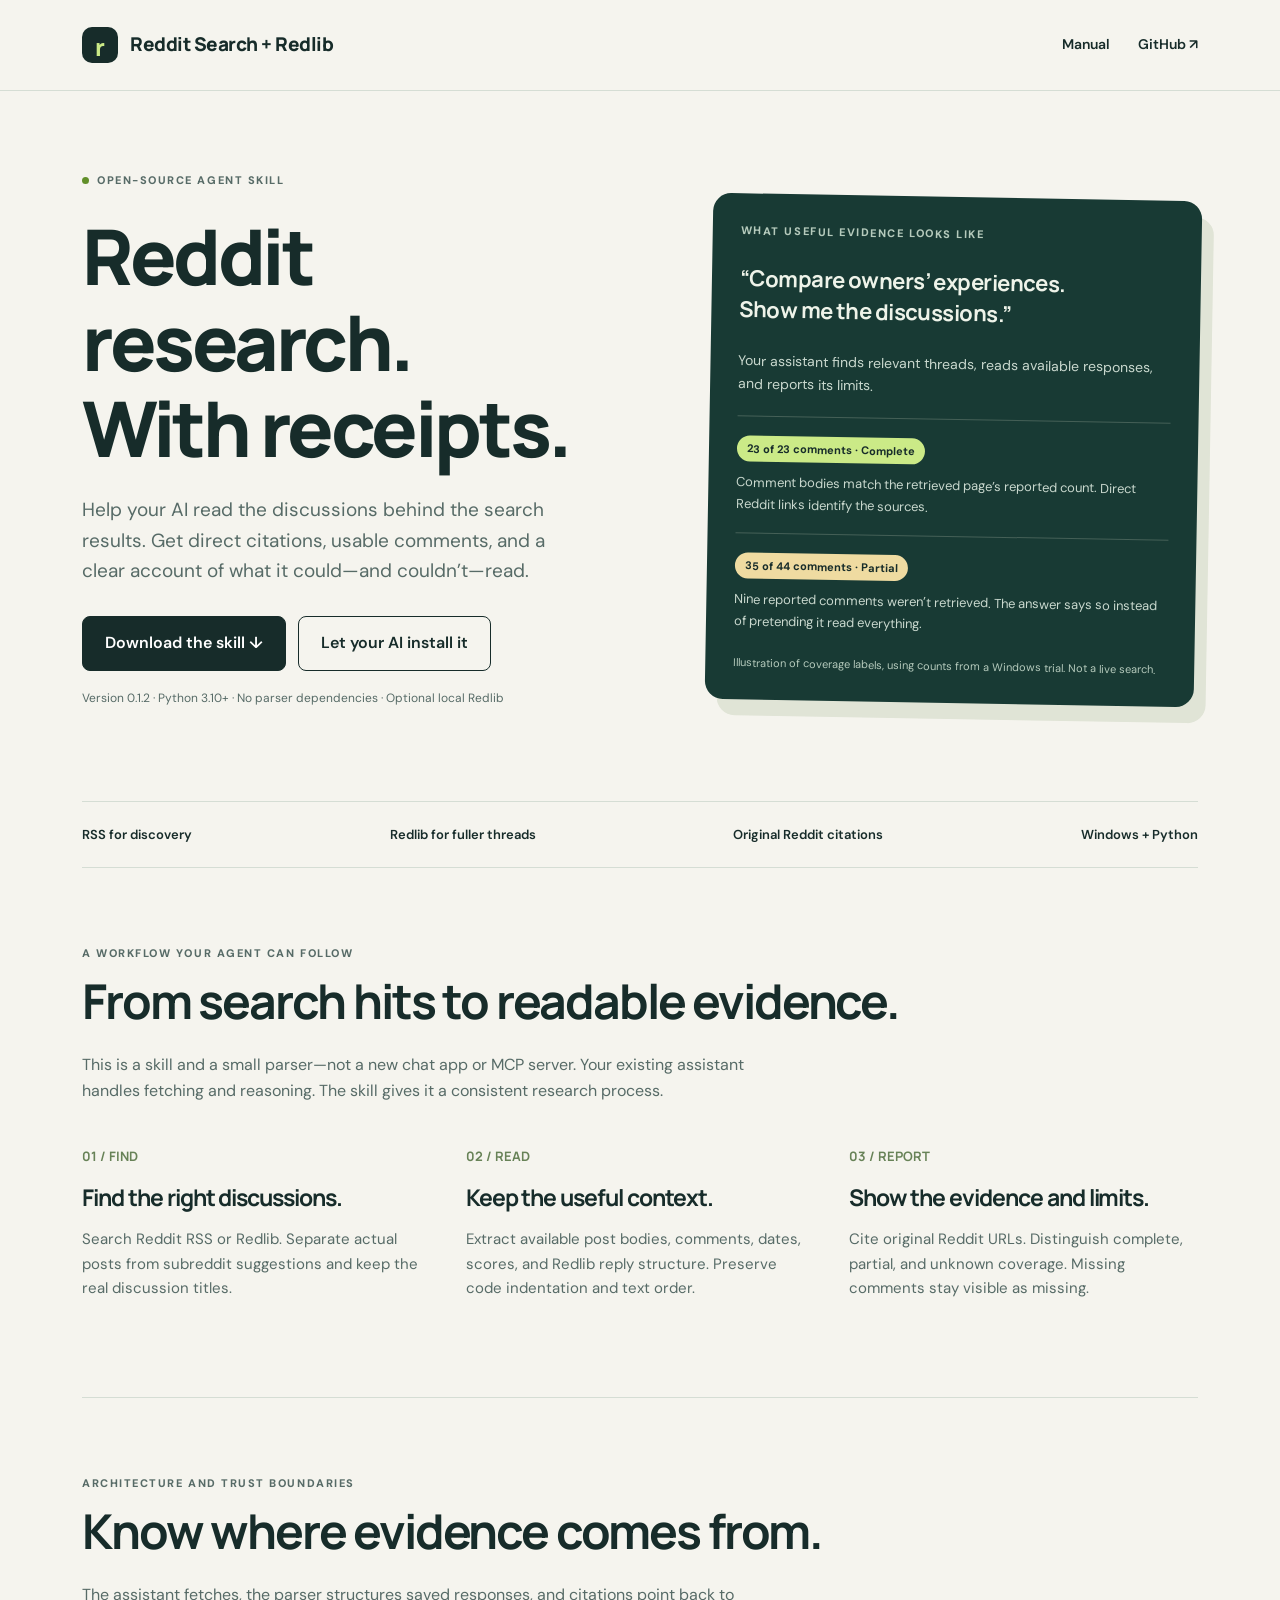
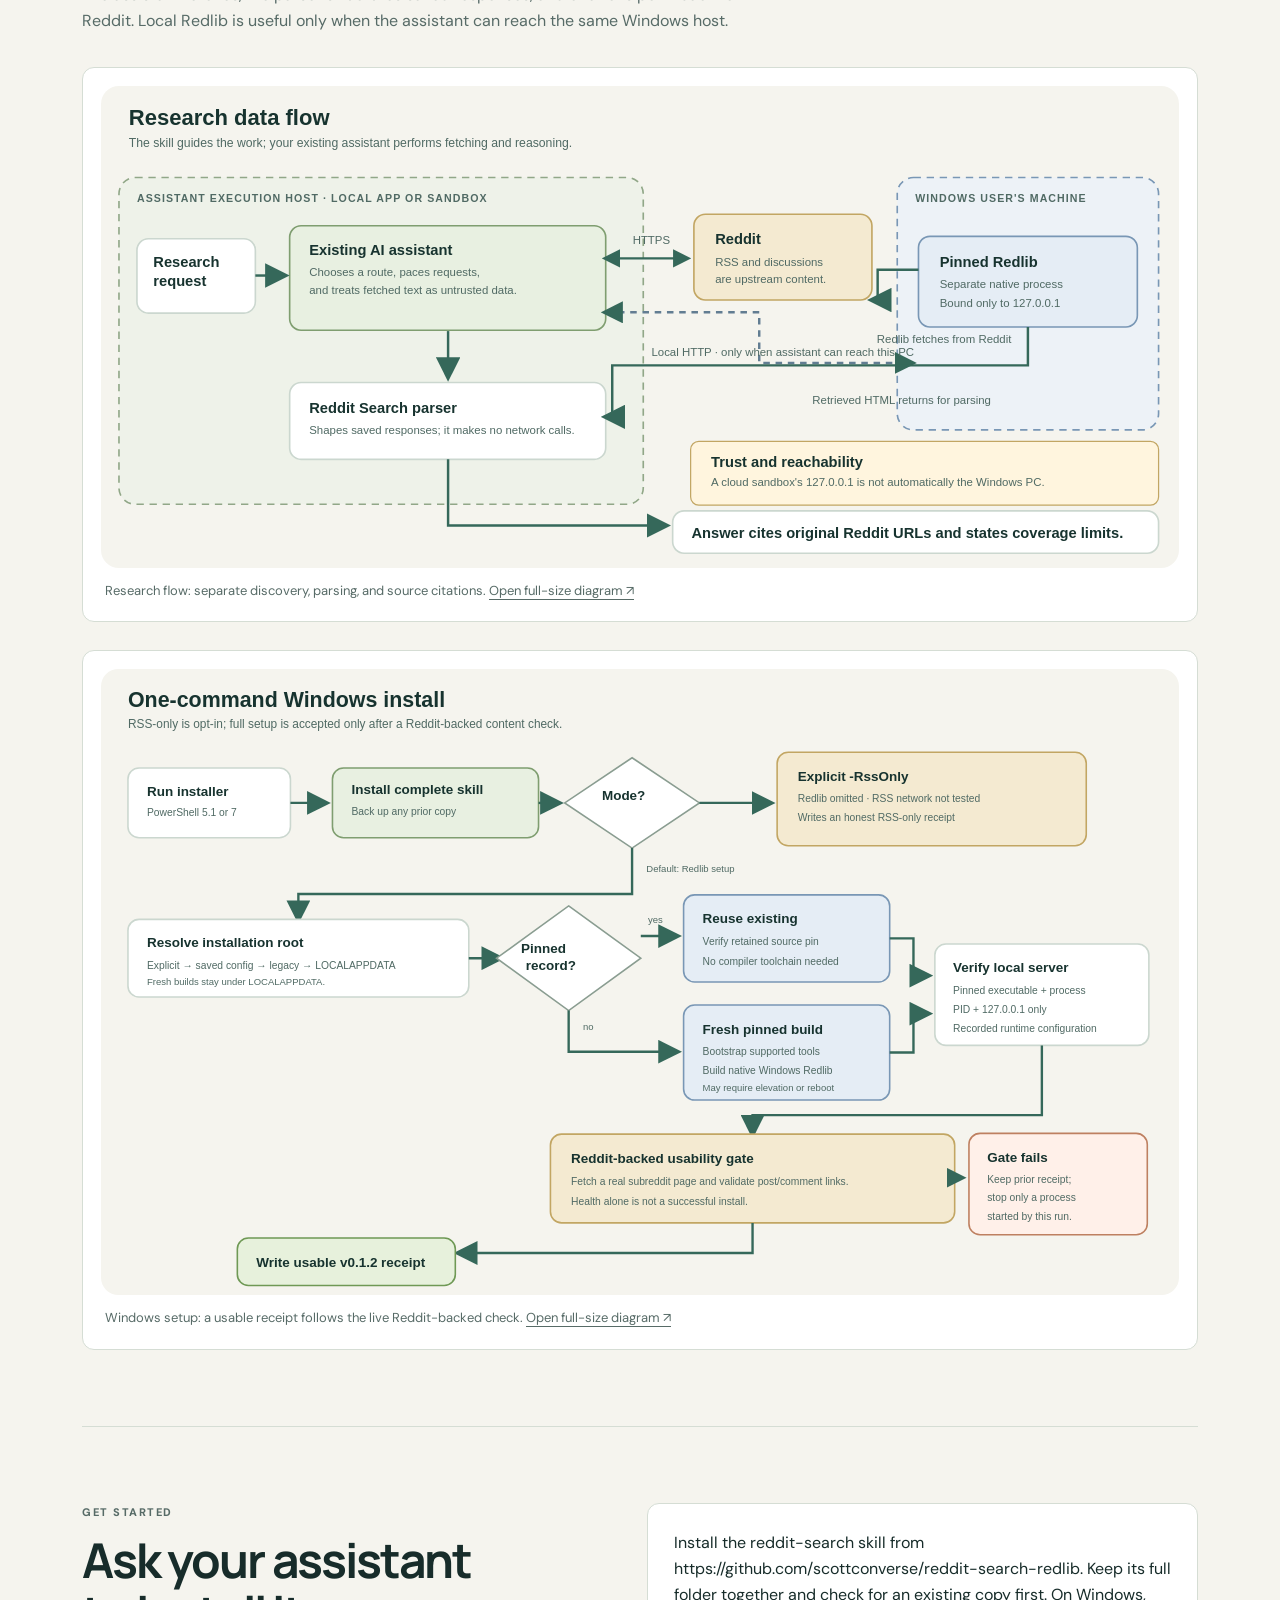
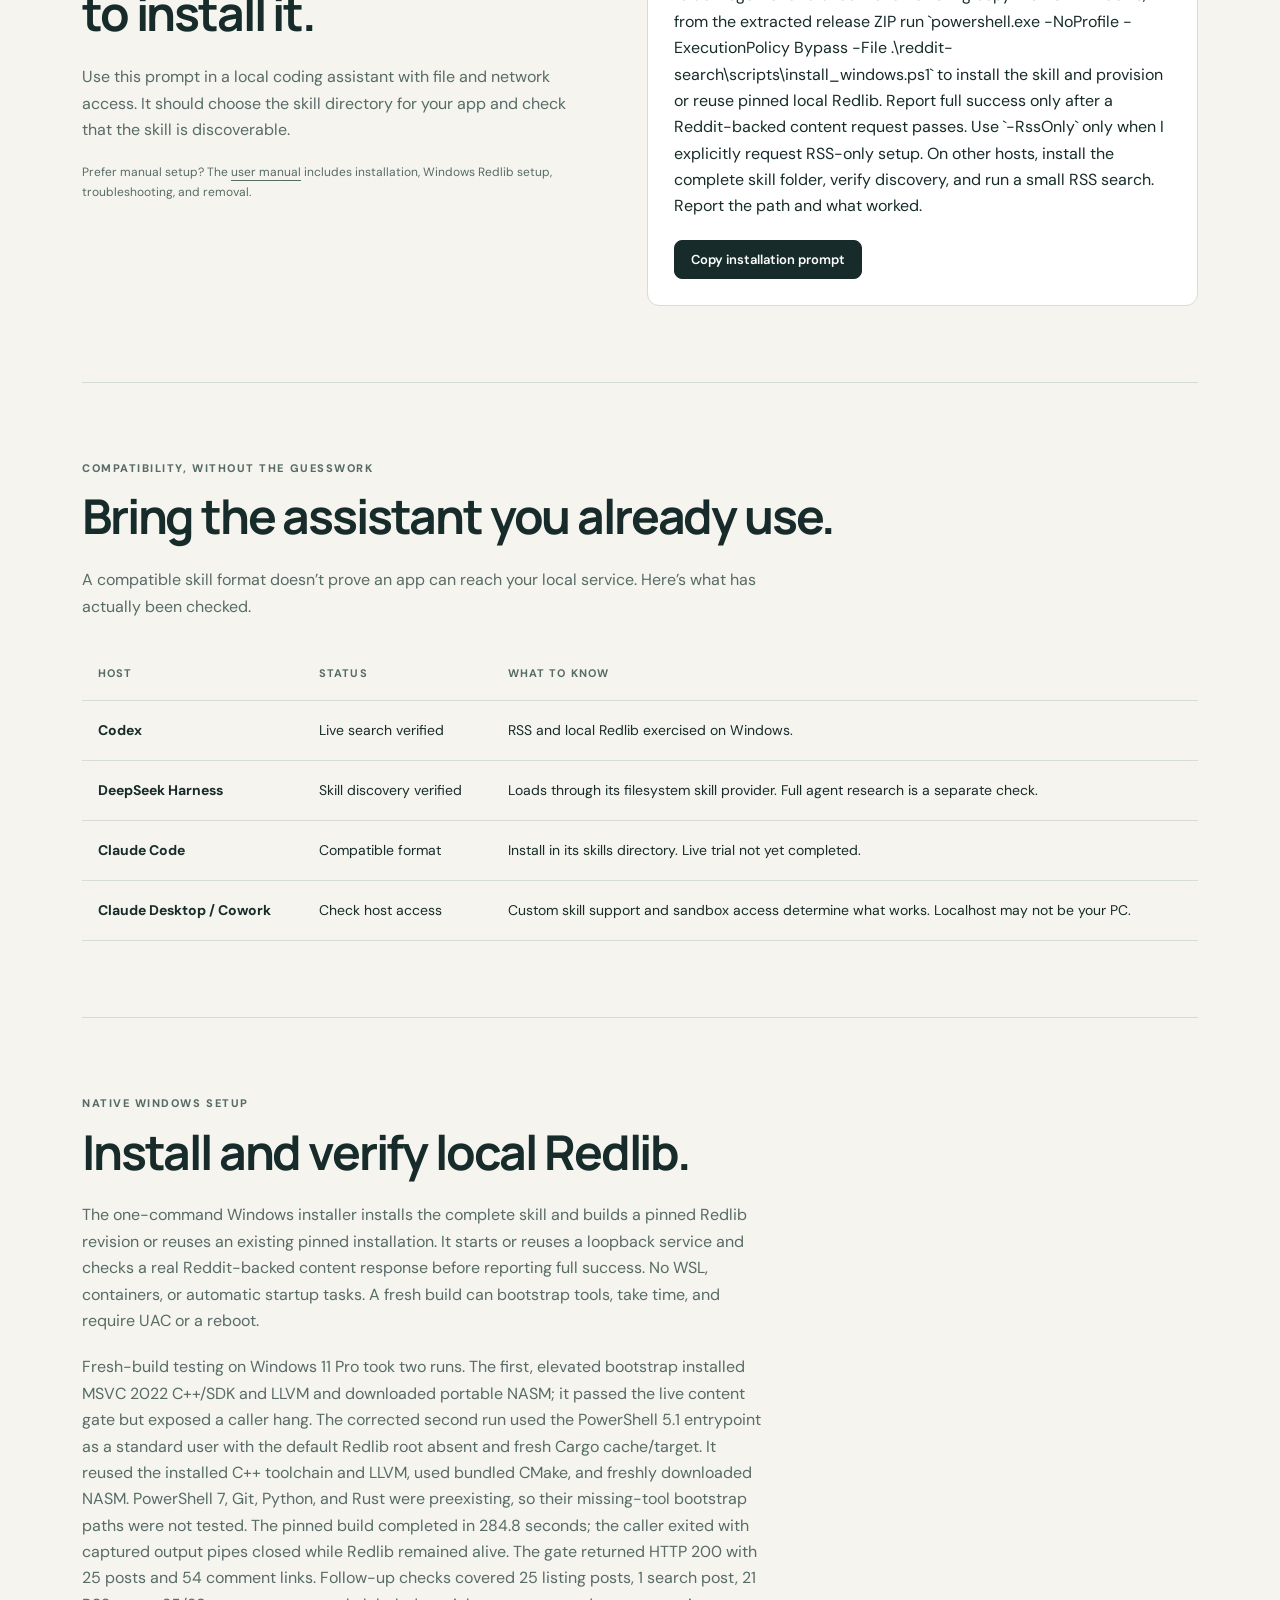
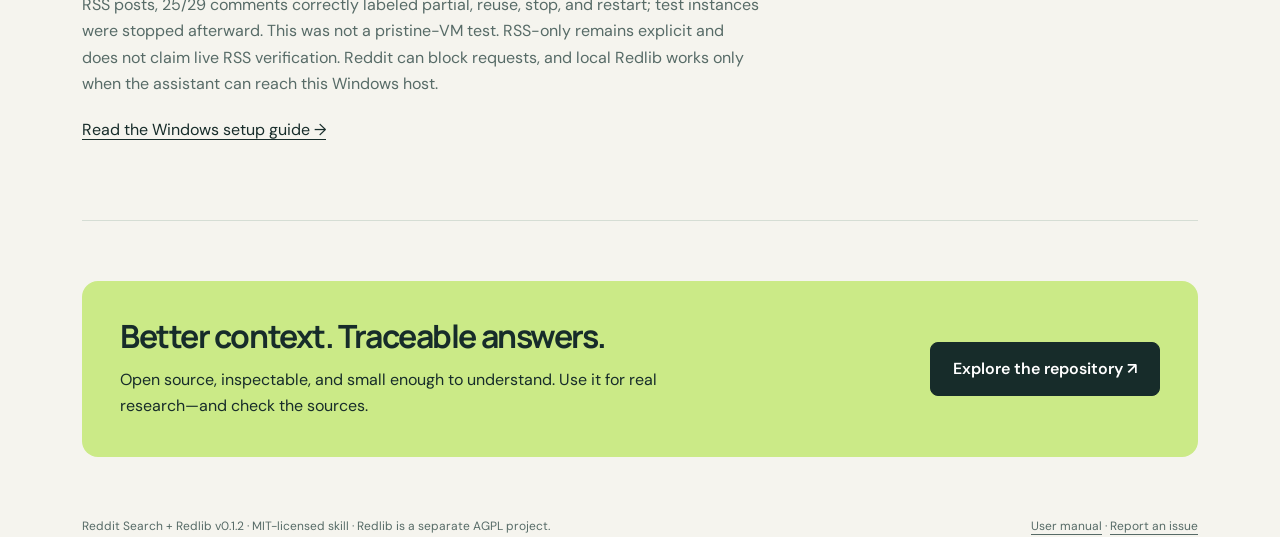
==== commit 2883bbb5: "Fix fresh Windows Redlib startup and release v0.1.2" ====
--- a/docs/index.html
+++ b/docs/index.html
@@ -1,13 +1,13 @@
 <!doctype html>
 <html lang="en"><head><meta charset="utf-8"><meta name="viewport" content="width=device-width, initial-scale=1"><meta name="description" content="An open-source agent skill for Reddit research with direct citations, structured comments, and honest coverage. Works with RSS and optional local Redlib."><title>Reddit Search + Redlib — Research with receipts</title><link rel="stylesheet" href="style.css"><link rel="icon" href="data:image/svg+xml,%3Csvg xmlns='http://www.w3.org/2000/svg' viewBox='0 0 64 64'%3E%3Crect width='64' height='64' rx='14' fill='%23172c2a'/%3E%3Ctext x='15' y='46' fill='%23cbea87' font-size='42'%3Er%3C/text%3E%3C/svg%3E"></head>
 <body><header><nav class="wrap" aria-label="Main navigation"><a class="brand" href="./"><span class="mark" aria-hidden="true">r</span>Reddit Search + Redlib</a><div class="navlinks"><a href="manual.html">Manual</a><a href="https://github.com/scottconverse/reddit-search-redlib">GitHub ↗</a></div></nav></header>
-<main class="wrap"><section class="hero"><div><div class="eyebrow"><span class="dot"></span>Open-source agent skill</div><h1>Reddit research.<br>With receipts.</h1><p class="lede">Help your AI read the discussions behind the search results. Get direct citations, usable comments, and a clear account of what it could—and couldn’t—read.</p><div class="actions"><a class="btn" href="https://github.com/scottconverse/reddit-search-redlib/releases/latest/download/reddit-search-redlib.zip">Download the skill ↓</a><a class="btn secondary" href="#install">Let your AI install it</a></div><p class="small">Version 0.1.1 · Python 3.10+ · No parser dependencies · Optional local Redlib</p></div><aside class="evidence" aria-label="Illustrative research output"><div class="eyebrow">What useful evidence looks like</div><h3>“Compare owners’ experiences.<br>Show me the discussions.”</h3><p class="query">Your assistant finds relevant threads, reads available responses, and reports its limits.</p><div class="evidence-row"><span class="badge">23 of 23 comments · Complete</span><p>Comment bodies match the retrieved page’s reported count. Direct Reddit links identify the sources.</p></div><div class="evidence-row"><span class="badge partial">35 of 44 comments · Partial</span><p>Nine reported comments weren’t retrieved. The answer says so instead of pretending it read everything.</p></div><p class="foot">Illustration of coverage labels, using counts from a Windows trial. Not a live search.</p></aside></section>
+<main class="wrap"><section class="hero"><div><div class="eyebrow"><span class="dot"></span>Open-source agent skill</div><h1>Reddit research.<br>With receipts.</h1><p class="lede">Help your AI read the discussions behind the search results. Get direct citations, usable comments, and a clear account of what it could—and couldn’t—read.</p><div class="actions"><a class="btn" href="https://github.com/scottconverse/reddit-search-redlib/releases/latest/download/reddit-search-redlib.zip">Download the skill ↓</a><a class="btn secondary" href="#install">Let your AI install it</a></div><p class="small">Version 0.1.2 · Python 3.10+ · No parser dependencies · Optional local Redlib</p></div><aside class="evidence" aria-label="Illustrative research output"><div class="eyebrow">What useful evidence looks like</div><h3>“Compare owners’ experiences.<br>Show me the discussions.”</h3><p class="query">Your assistant finds relevant threads, reads available responses, and reports its limits.</p><div class="evidence-row"><span class="badge">23 of 23 comments · Complete</span><p>Comment bodies match the retrieved page’s reported count. Direct Reddit links identify the sources.</p></div><div class="evidence-row"><span class="badge partial">35 of 44 comments · Partial</span><p>Nine reported comments weren’t retrieved. The answer says so instead of pretending it read everything.</p></div><p class="foot">Illustration of coverage labels, using counts from a Windows trial. Not a live search.</p></aside></section>
 <div class="strip"><span>RSS for discovery</span><span>Redlib for fuller threads</span><span>Original Reddit citations</span><span>Windows + Python</span></div>
 <section class="section"><div class="eyebrow">A workflow your agent can follow</div><h2>From search hits to readable evidence.</h2><p class="section-intro">This is a skill and a small parser—not a new chat app or MCP server. Your existing assistant handles fetching and reasoning. The skill gives it a consistent research process.</p><div class="cards"><article><span class="num">01 / FIND</span><h3>Find the right discussions.</h3><p>Search Reddit RSS or Redlib. Separate actual posts from subreddit suggestions and keep the real discussion titles.</p></article><article><span class="num">02 / READ</span><h3>Keep the useful context.</h3><p>Extract available post bodies, comments, dates, scores, and Redlib reply structure. Preserve code indentation and text order.</p></article><article><span class="num">03 / REPORT</span><h3>Show the evidence and limits.</h3><p>Cite original Reddit URLs. Distinguish complete, partial, and unknown coverage. Missing comments stay visible as missing.</p></article></div></section>
 <section class="section architecture"><div class="eyebrow">Architecture and trust boundaries</div><h2>Know where evidence comes from.</h2><p class="section-intro">The assistant fetches, the parser structures saved responses, and citations point back to Reddit. Local Redlib is useful only when the assistant can reach the same Windows host.</p><div class="architecture-grid"><figure><img src="diagrams/reddit-research-flow.svg" alt="Research flow from the assistant through Reddit RSS or loopback Redlib and the parser to Reddit citations; fetched content is untrusted."><figcaption>Research flow: separate discovery, parsing, and source citations. <a href="diagrams/reddit-research-flow.svg">Open full-size diagram ↗</a></figcaption></figure><figure><img src="diagrams/windows-install-flow.svg" alt="Windows setup flow with an explicit RSS-only branch, pinned Redlib reuse or build, ownership checks, and a Reddit-backed usability gate."><figcaption>Windows setup: a usable receipt follows the live Reddit-backed check. <a href="diagrams/windows-install-flow.svg">Open full-size diagram ↗</a></figcaption></figure></div></section>
 <section id="install" class="section install-grid"><div><div class="eyebrow">Get started</div><h2>Ask your assistant<br>to install it.</h2><p class="section-intro">Use this prompt in a local coding assistant with file and network access. It should choose the skill directory for your app and check that the skill is discoverable.</p><p class="small">Prefer manual setup? The <a href="manual.html">user manual</a> includes installation, Windows Redlib setup, troubleshooting, and removal.</p></div><div class="prompt"><p id="install-prompt">Install the reddit-search skill from https://github.com/scottconverse/reddit-search-redlib. Keep its full folder together and check for an existing copy first. On Windows, from the extracted release ZIP run `powershell.exe -NoProfile -ExecutionPolicy Bypass -File .\reddit-search\scripts\install_windows.ps1` to install the skill and provision or reuse pinned local Redlib. Report full success only after a Reddit-backed content request passes. Use `-RssOnly` only when I explicitly request RSS-only setup. On other hosts, install the complete skill folder, verify discovery, and run a small RSS search. Report the path and what worked.</p><button class="btn" id="copy-prompt" type="button">Copy installation prompt</button><span class="copy-status" id="copy-status" role="status"></span></div></section>
 <section class="section"><div class="eyebrow">Compatibility, without the guesswork</div><h2>Bring the assistant you already use.</h2><p class="section-intro">A compatible skill format doesn’t prove an app can reach your local service. Here’s what has actually been checked.</p><table class="compat"><thead><tr><th>Host</th><th>Status</th><th>What to know</th></tr></thead><tbody><tr><td>Codex</td><td>Live search verified</td><td>RSS and local Redlib exercised on Windows.</td></tr><tr><td>DeepSeek Harness</td><td>Skill discovery verified</td><td>Loads through its filesystem skill provider. Full agent research is a separate check.</td></tr><tr><td>Claude Code</td><td>Compatible format</td><td>Install in its skills directory. Live trial not yet completed.</td></tr><tr><td>Claude Desktop / Cowork</td><td>Check host access</td><td>Custom skill support and sandbox access determine what works. Localhost may not be your PC.</td></tr></tbody></table></section>
-<section class="section"><div class="eyebrow">Native Windows setup</div><h2>Install and verify local Redlib.</h2><p class="section-intro">The one-command Windows installer installs the complete skill and builds a pinned Redlib revision or reuses an existing pinned installation. It starts or reuses a loopback service and checks a real Reddit-backed content response before reporting full success. No WSL, containers, or automatic startup tasks. A fresh build can bootstrap tools, take time, and require UAC or a reboot.</p><p class="section-intro">Fresh compiler/toolchain bootstrap is implemented but has not been exercised end-to-end; reuse of an existing pinned installation and explicit RSS-only mode have been checked. RSS-only is an explicit choice and does not claim live RSS verification. Reddit can block requests. The skill asks the assistant to pace requests and report partial results, but cannot guarantee access or host selection.</p><a href="manual.html#4-optional-local-redlib-on-windows">Read the Windows setup guide →</a></section>
+<section class="section"><div class="eyebrow">Native Windows setup</div><h2>Install and verify local Redlib.</h2><p class="section-intro">The one-command Windows installer installs the complete skill and builds a pinned Redlib revision or reuses an existing pinned installation. It starts or reuses a loopback service and checks a real Reddit-backed content response before reporting full success. No WSL, containers, or automatic startup tasks. A fresh build can bootstrap tools, take time, and require UAC or a reboot.</p><p class="section-intro">Fresh-build testing on Windows 11 Pro took two runs. The first, elevated bootstrap installed MSVC 2022 C++/SDK and LLVM and downloaded portable NASM; it passed the live content gate but exposed a caller hang. The corrected second run used the PowerShell 5.1 entrypoint as a standard user with the default Redlib root absent and fresh Cargo cache/target. It reused the installed C++ toolchain and LLVM, used bundled CMake, and freshly downloaded NASM. PowerShell 7, Git, Python, and Rust were preexisting, so their missing-tool bootstrap paths were not tested. The pinned build completed in 284.8 seconds; the caller exited with captured output pipes closed while Redlib remained alive. The gate returned HTTP 200 with 25 posts and 54 comment links. Follow-up checks covered 25 listing posts, 1 search post, 21 RSS posts, 25/29 comments correctly labeled partial, reuse, stop, and restart; test instances were stopped afterward. This was not a pristine-VM test. RSS-only remains explicit and does not claim live RSS verification. Reddit can block requests, and local Redlib works only when the assistant can reach this Windows host.</p><a href="manual.html#4-optional-local-redlib-on-windows">Read the Windows setup guide →</a></section>
 <section class="closing"><div><h2>Better context. Traceable answers.</h2><p>Open source, inspectable, and small enough to understand. Use it for real research—and check the sources.</p></div><a class="btn" href="https://github.com/scottconverse/reddit-search-redlib">Explore the repository ↗</a></section></main>
-<footer class="wrap"><span>Reddit Search + Redlib v0.1.1 · MIT-licensed skill · Redlib is a separate AGPL project.</span><span><a href="manual.html">User manual</a> · <a href="https://github.com/scottconverse/reddit-search-redlib/issues">Report an issue</a></span></footer>
+<footer class="wrap"><span>Reddit Search + Redlib v0.1.2 · MIT-licensed skill · Redlib is a separate AGPL project.</span><span><a href="manual.html">User manual</a> · <a href="https://github.com/scottconverse/reddit-search-redlib/issues">Report an issue</a></span></footer>
 <script>document.getElementById('copy-prompt').addEventListener('click',async()=>{const status=document.getElementById('copy-status');try{await navigator.clipboard.writeText(document.getElementById('install-prompt').textContent);status.textContent='Copied.'}catch{status.textContent='Select and copy the prompt above.'}});</script></body></html>
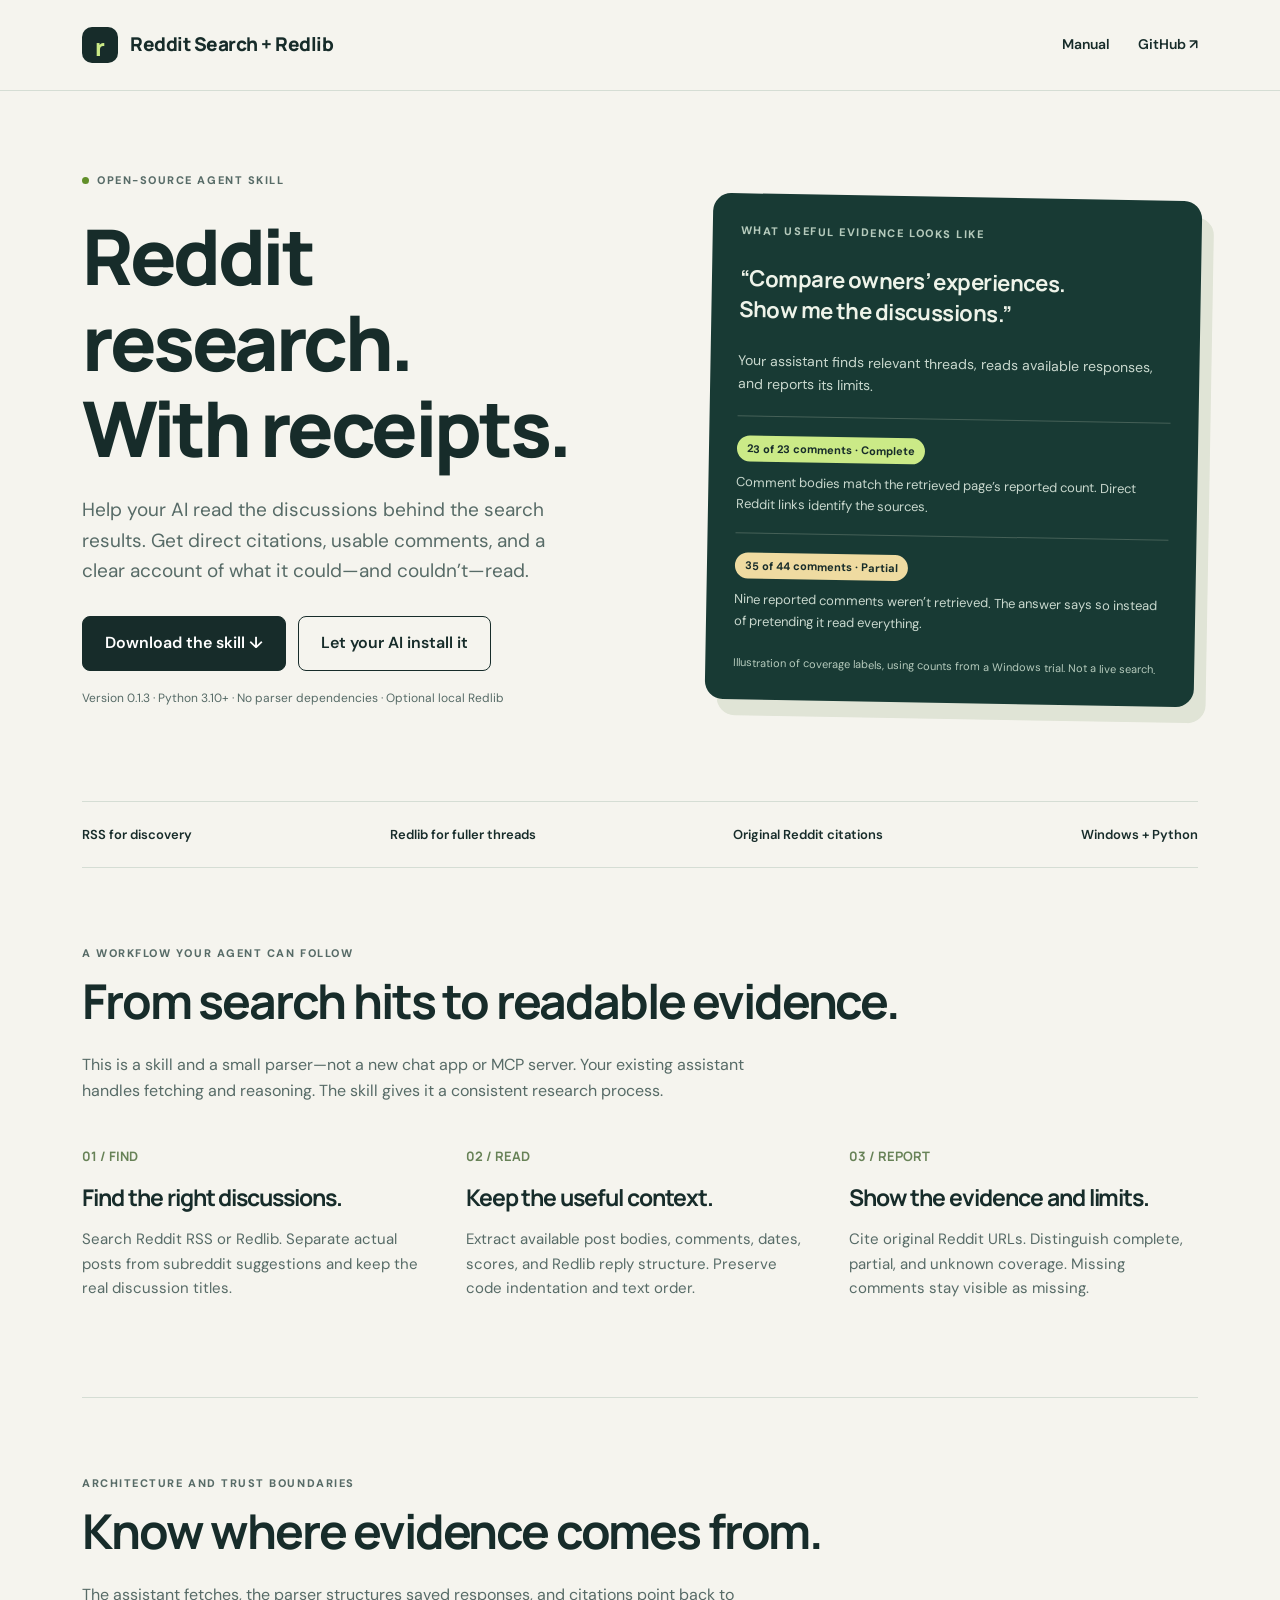
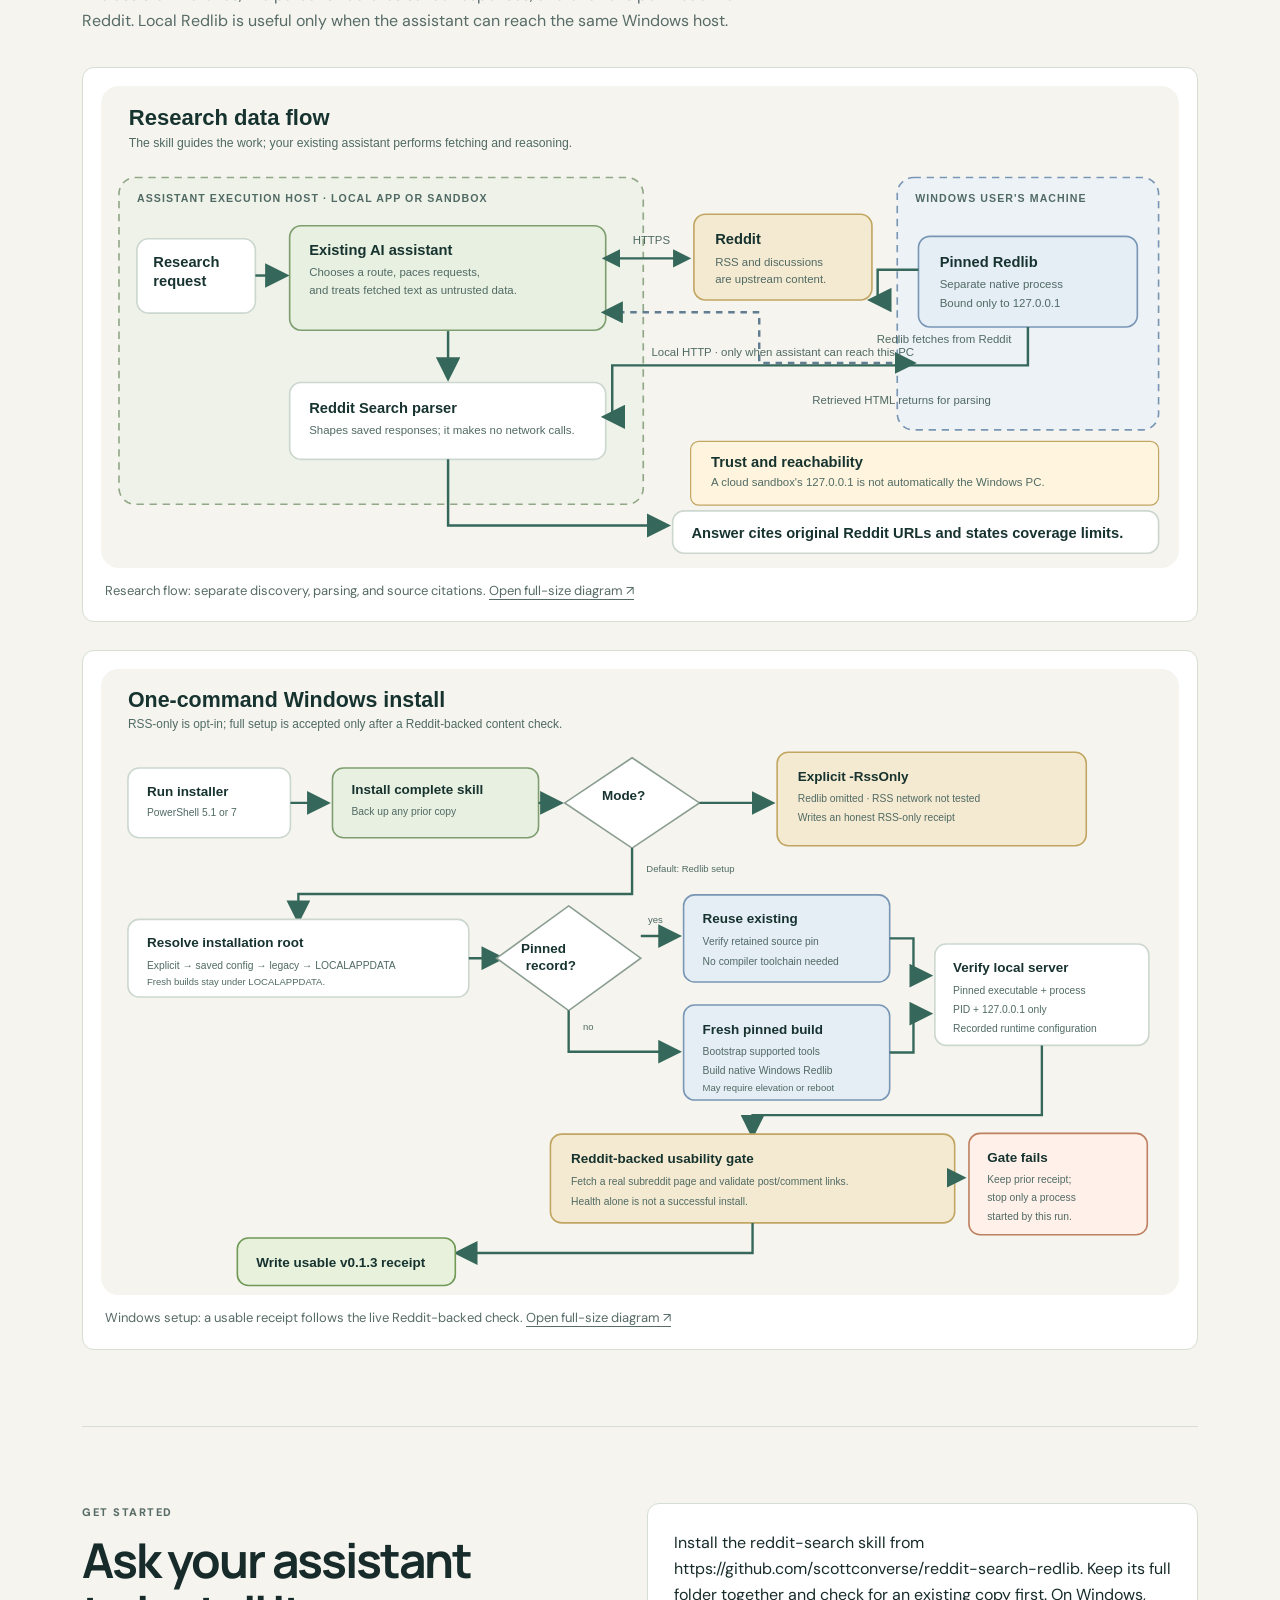
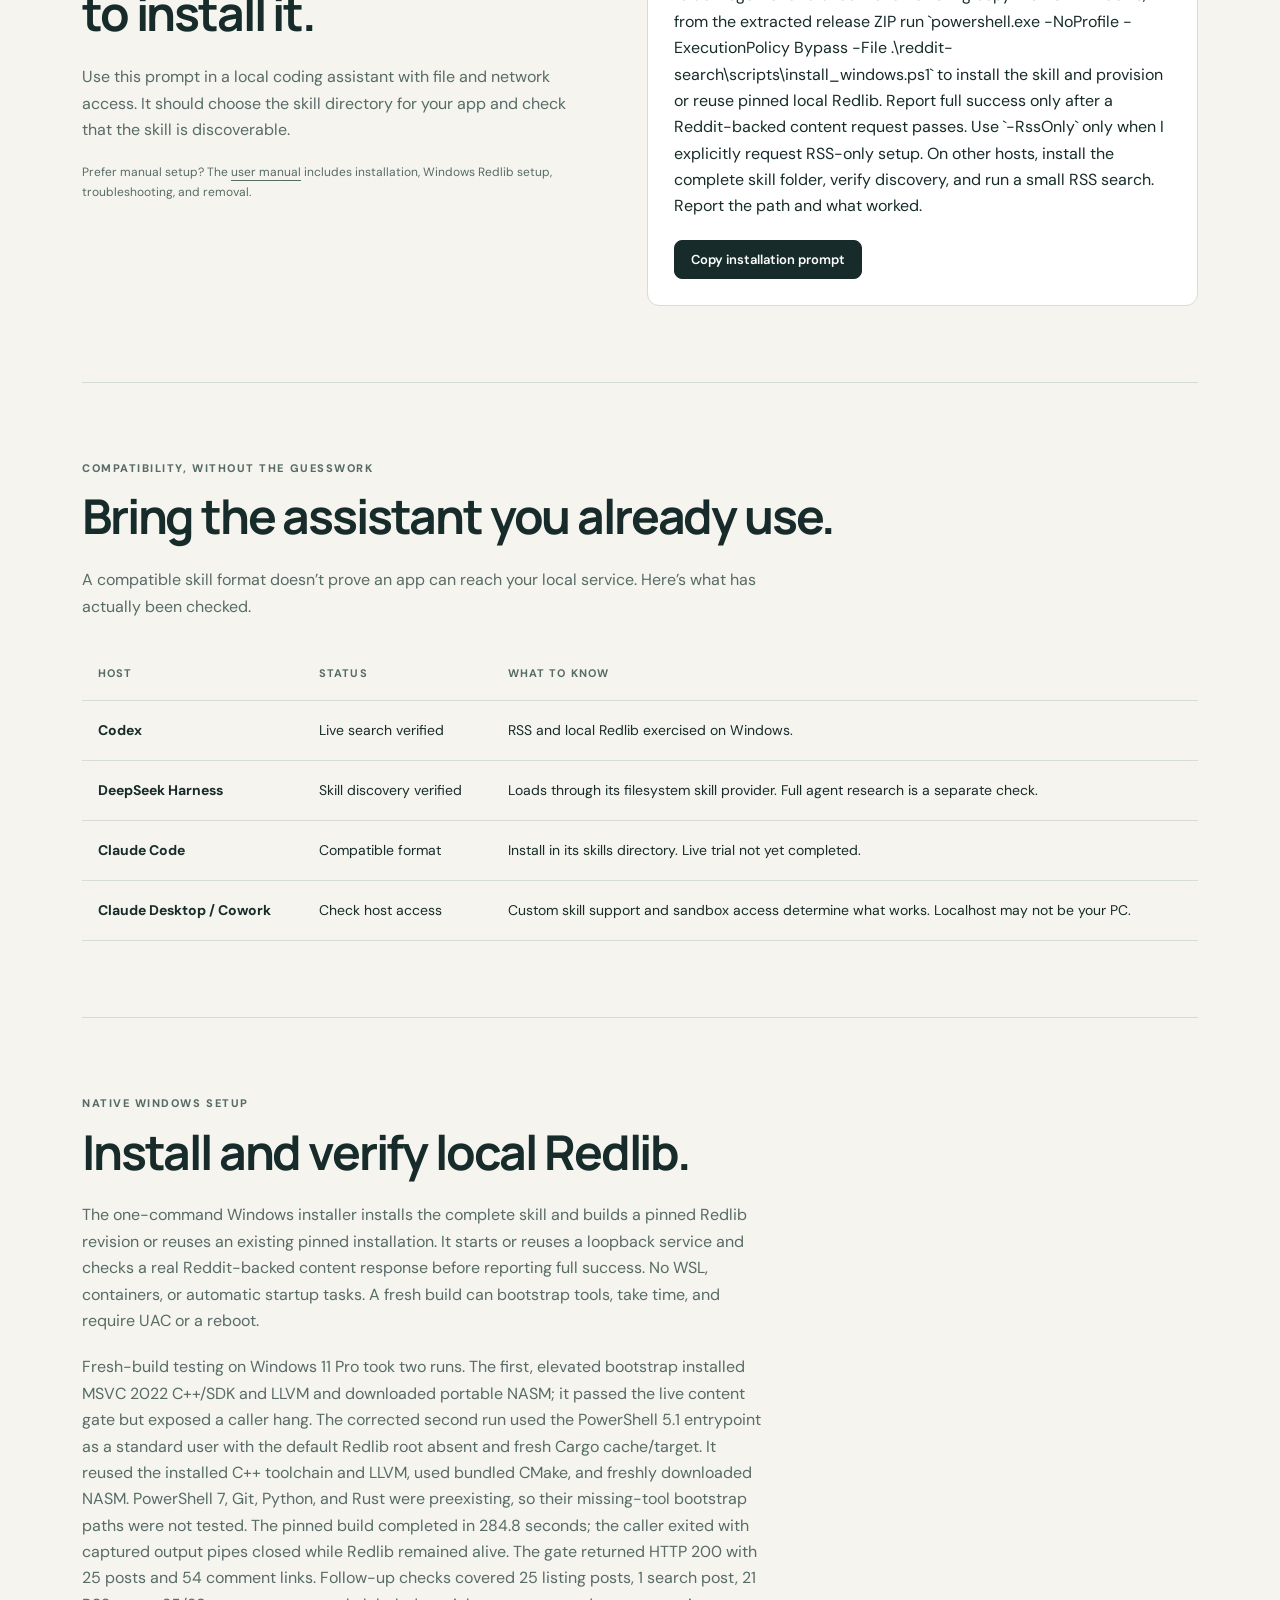
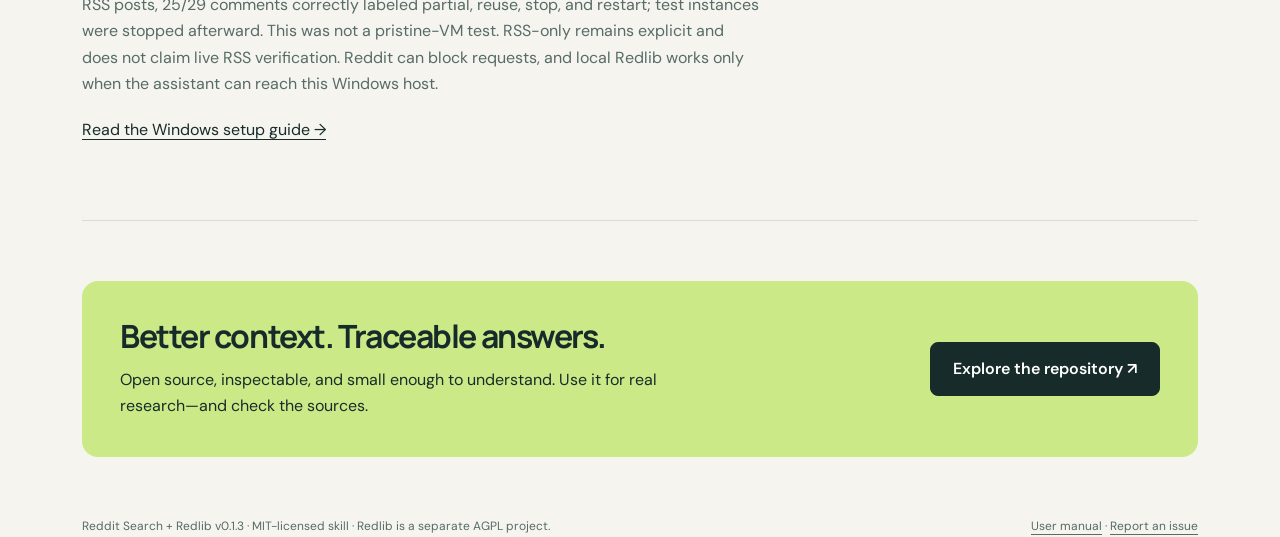
==== commit bdd29af0: "Build Redlib from the maintained Nachtalb fork Upstream redlib-org/redlib, including v0.40.0, stoppe" ====
--- a/docs/index.html
+++ b/docs/index.html
@@ -1,7 +1,7 @@
 <!doctype html>
 <html lang="en"><head><meta charset="utf-8"><meta name="viewport" content="width=device-width, initial-scale=1"><meta name="description" content="An open-source agent skill for Reddit research with direct citations, structured comments, and honest coverage. Works with RSS and optional local Redlib."><title>Reddit Search + Redlib — Research with receipts</title><link rel="stylesheet" href="style.css"><link rel="icon" href="data:image/svg+xml,%3Csvg xmlns='http://www.w3.org/2000/svg' viewBox='0 0 64 64'%3E%3Crect width='64' height='64' rx='14' fill='%23172c2a'/%3E%3Ctext x='15' y='46' fill='%23cbea87' font-size='42'%3Er%3C/text%3E%3C/svg%3E"></head>
 <body><header><nav class="wrap" aria-label="Main navigation"><a class="brand" href="./"><span class="mark" aria-hidden="true">r</span>Reddit Search + Redlib</a><div class="navlinks"><a href="manual.html">Manual</a><a href="https://github.com/scottconverse/reddit-search-redlib">GitHub ↗</a></div></nav></header>
-<main class="wrap"><section class="hero"><div><div class="eyebrow"><span class="dot"></span>Open-source agent skill</div><h1>Reddit research.<br>With receipts.</h1><p class="lede">Help your AI read the discussions behind the search results. Get direct citations, usable comments, and a clear account of what it could—and couldn’t—read.</p><div class="actions"><a class="btn" href="https://github.com/scottconverse/reddit-search-redlib/releases/latest/download/reddit-search-redlib.zip">Download the skill ↓</a><a class="btn secondary" href="#install">Let your AI install it</a></div><p class="small">Version 0.1.2 · Python 3.10+ · No parser dependencies · Optional local Redlib</p></div><aside class="evidence" aria-label="Illustrative research output"><div class="eyebrow">What useful evidence looks like</div><h3>“Compare owners’ experiences.<br>Show me the discussions.”</h3><p class="query">Your assistant finds relevant threads, reads available responses, and reports its limits.</p><div class="evidence-row"><span class="badge">23 of 23 comments · Complete</span><p>Comment bodies match the retrieved page’s reported count. Direct Reddit links identify the sources.</p></div><div class="evidence-row"><span class="badge partial">35 of 44 comments · Partial</span><p>Nine reported comments weren’t retrieved. The answer says so instead of pretending it read everything.</p></div><p class="foot">Illustration of coverage labels, using counts from a Windows trial. Not a live search.</p></aside></section>
+<main class="wrap"><section class="hero"><div><div class="eyebrow"><span class="dot"></span>Open-source agent skill</div><h1>Reddit research.<br>With receipts.</h1><p class="lede">Help your AI read the discussions behind the search results. Get direct citations, usable comments, and a clear account of what it could—and couldn’t—read.</p><div class="actions"><a class="btn" href="https://github.com/scottconverse/reddit-search-redlib/releases/latest/download/reddit-search-redlib.zip">Download the skill ↓</a><a class="btn secondary" href="#install">Let your AI install it</a></div><p class="small">Version 0.1.3 · Python 3.10+ · No parser dependencies · Optional local Redlib</p></div><aside class="evidence" aria-label="Illustrative research output"><div class="eyebrow">What useful evidence looks like</div><h3>“Compare owners’ experiences.<br>Show me the discussions.”</h3><p class="query">Your assistant finds relevant threads, reads available responses, and reports its limits.</p><div class="evidence-row"><span class="badge">23 of 23 comments · Complete</span><p>Comment bodies match the retrieved page’s reported count. Direct Reddit links identify the sources.</p></div><div class="evidence-row"><span class="badge partial">35 of 44 comments · Partial</span><p>Nine reported comments weren’t retrieved. The answer says so instead of pretending it read everything.</p></div><p class="foot">Illustration of coverage labels, using counts from a Windows trial. Not a live search.</p></aside></section>
 <div class="strip"><span>RSS for discovery</span><span>Redlib for fuller threads</span><span>Original Reddit citations</span><span>Windows + Python</span></div>
 <section class="section"><div class="eyebrow">A workflow your agent can follow</div><h2>From search hits to readable evidence.</h2><p class="section-intro">This is a skill and a small parser—not a new chat app or MCP server. Your existing assistant handles fetching and reasoning. The skill gives it a consistent research process.</p><div class="cards"><article><span class="num">01 / FIND</span><h3>Find the right discussions.</h3><p>Search Reddit RSS or Redlib. Separate actual posts from subreddit suggestions and keep the real discussion titles.</p></article><article><span class="num">02 / READ</span><h3>Keep the useful context.</h3><p>Extract available post bodies, comments, dates, scores, and Redlib reply structure. Preserve code indentation and text order.</p></article><article><span class="num">03 / REPORT</span><h3>Show the evidence and limits.</h3><p>Cite original Reddit URLs. Distinguish complete, partial, and unknown coverage. Missing comments stay visible as missing.</p></article></div></section>
 <section class="section architecture"><div class="eyebrow">Architecture and trust boundaries</div><h2>Know where evidence comes from.</h2><p class="section-intro">The assistant fetches, the parser structures saved responses, and citations point back to Reddit. Local Redlib is useful only when the assistant can reach the same Windows host.</p><div class="architecture-grid"><figure><img src="diagrams/reddit-research-flow.svg" alt="Research flow from the assistant through Reddit RSS or loopback Redlib and the parser to Reddit citations; fetched content is untrusted."><figcaption>Research flow: separate discovery, parsing, and source citations. <a href="diagrams/reddit-research-flow.svg">Open full-size diagram ↗</a></figcaption></figure><figure><img src="diagrams/windows-install-flow.svg" alt="Windows setup flow with an explicit RSS-only branch, pinned Redlib reuse or build, ownership checks, and a Reddit-backed usability gate."><figcaption>Windows setup: a usable receipt follows the live Reddit-backed check. <a href="diagrams/windows-install-flow.svg">Open full-size diagram ↗</a></figcaption></figure></div></section>
@@ -9,5 +9,5 @@
 <section class="section"><div class="eyebrow">Compatibility, without the guesswork</div><h2>Bring the assistant you already use.</h2><p class="section-intro">A compatible skill format doesn’t prove an app can reach your local service. Here’s what has actually been checked.</p><table class="compat"><thead><tr><th>Host</th><th>Status</th><th>What to know</th></tr></thead><tbody><tr><td>Codex</td><td>Live search verified</td><td>RSS and local Redlib exercised on Windows.</td></tr><tr><td>DeepSeek Harness</td><td>Skill discovery verified</td><td>Loads through its filesystem skill provider. Full agent research is a separate check.</td></tr><tr><td>Claude Code</td><td>Compatible format</td><td>Install in its skills directory. Live trial not yet completed.</td></tr><tr><td>Claude Desktop / Cowork</td><td>Check host access</td><td>Custom skill support and sandbox access determine what works. Localhost may not be your PC.</td></tr></tbody></table></section>
 <section class="section"><div class="eyebrow">Native Windows setup</div><h2>Install and verify local Redlib.</h2><p class="section-intro">The one-command Windows installer installs the complete skill and builds a pinned Redlib revision or reuses an existing pinned installation. It starts or reuses a loopback service and checks a real Reddit-backed content response before reporting full success. No WSL, containers, or automatic startup tasks. A fresh build can bootstrap tools, take time, and require UAC or a reboot.</p><p class="section-intro">Fresh-build testing on Windows 11 Pro took two runs. The first, elevated bootstrap installed MSVC 2022 C++/SDK and LLVM and downloaded portable NASM; it passed the live content gate but exposed a caller hang. The corrected second run used the PowerShell 5.1 entrypoint as a standard user with the default Redlib root absent and fresh Cargo cache/target. It reused the installed C++ toolchain and LLVM, used bundled CMake, and freshly downloaded NASM. PowerShell 7, Git, Python, and Rust were preexisting, so their missing-tool bootstrap paths were not tested. The pinned build completed in 284.8 seconds; the caller exited with captured output pipes closed while Redlib remained alive. The gate returned HTTP 200 with 25 posts and 54 comment links. Follow-up checks covered 25 listing posts, 1 search post, 21 RSS posts, 25/29 comments correctly labeled partial, reuse, stop, and restart; test instances were stopped afterward. This was not a pristine-VM test. RSS-only remains explicit and does not claim live RSS verification. Reddit can block requests, and local Redlib works only when the assistant can reach this Windows host.</p><a href="manual.html#4-optional-local-redlib-on-windows">Read the Windows setup guide →</a></section>
 <section class="closing"><div><h2>Better context. Traceable answers.</h2><p>Open source, inspectable, and small enough to understand. Use it for real research—and check the sources.</p></div><a class="btn" href="https://github.com/scottconverse/reddit-search-redlib">Explore the repository ↗</a></section></main>
-<footer class="wrap"><span>Reddit Search + Redlib v0.1.2 · MIT-licensed skill · Redlib is a separate AGPL project.</span><span><a href="manual.html">User manual</a> · <a href="https://github.com/scottconverse/reddit-search-redlib/issues">Report an issue</a></span></footer>
+<footer class="wrap"><span>Reddit Search + Redlib v0.1.3 · MIT-licensed skill · Redlib is a separate AGPL project.</span><span><a href="manual.html">User manual</a> · <a href="https://github.com/scottconverse/reddit-search-redlib/issues">Report an issue</a></span></footer>
 <script>document.getElementById('copy-prompt').addEventListener('click',async()=>{const status=document.getElementById('copy-status');try{await navigator.clipboard.writeText(document.getElementById('install-prompt').textContent);status.textContent='Copied.'}catch{status.textContent='Select and copy the prompt above.'}});</script></body></html>
